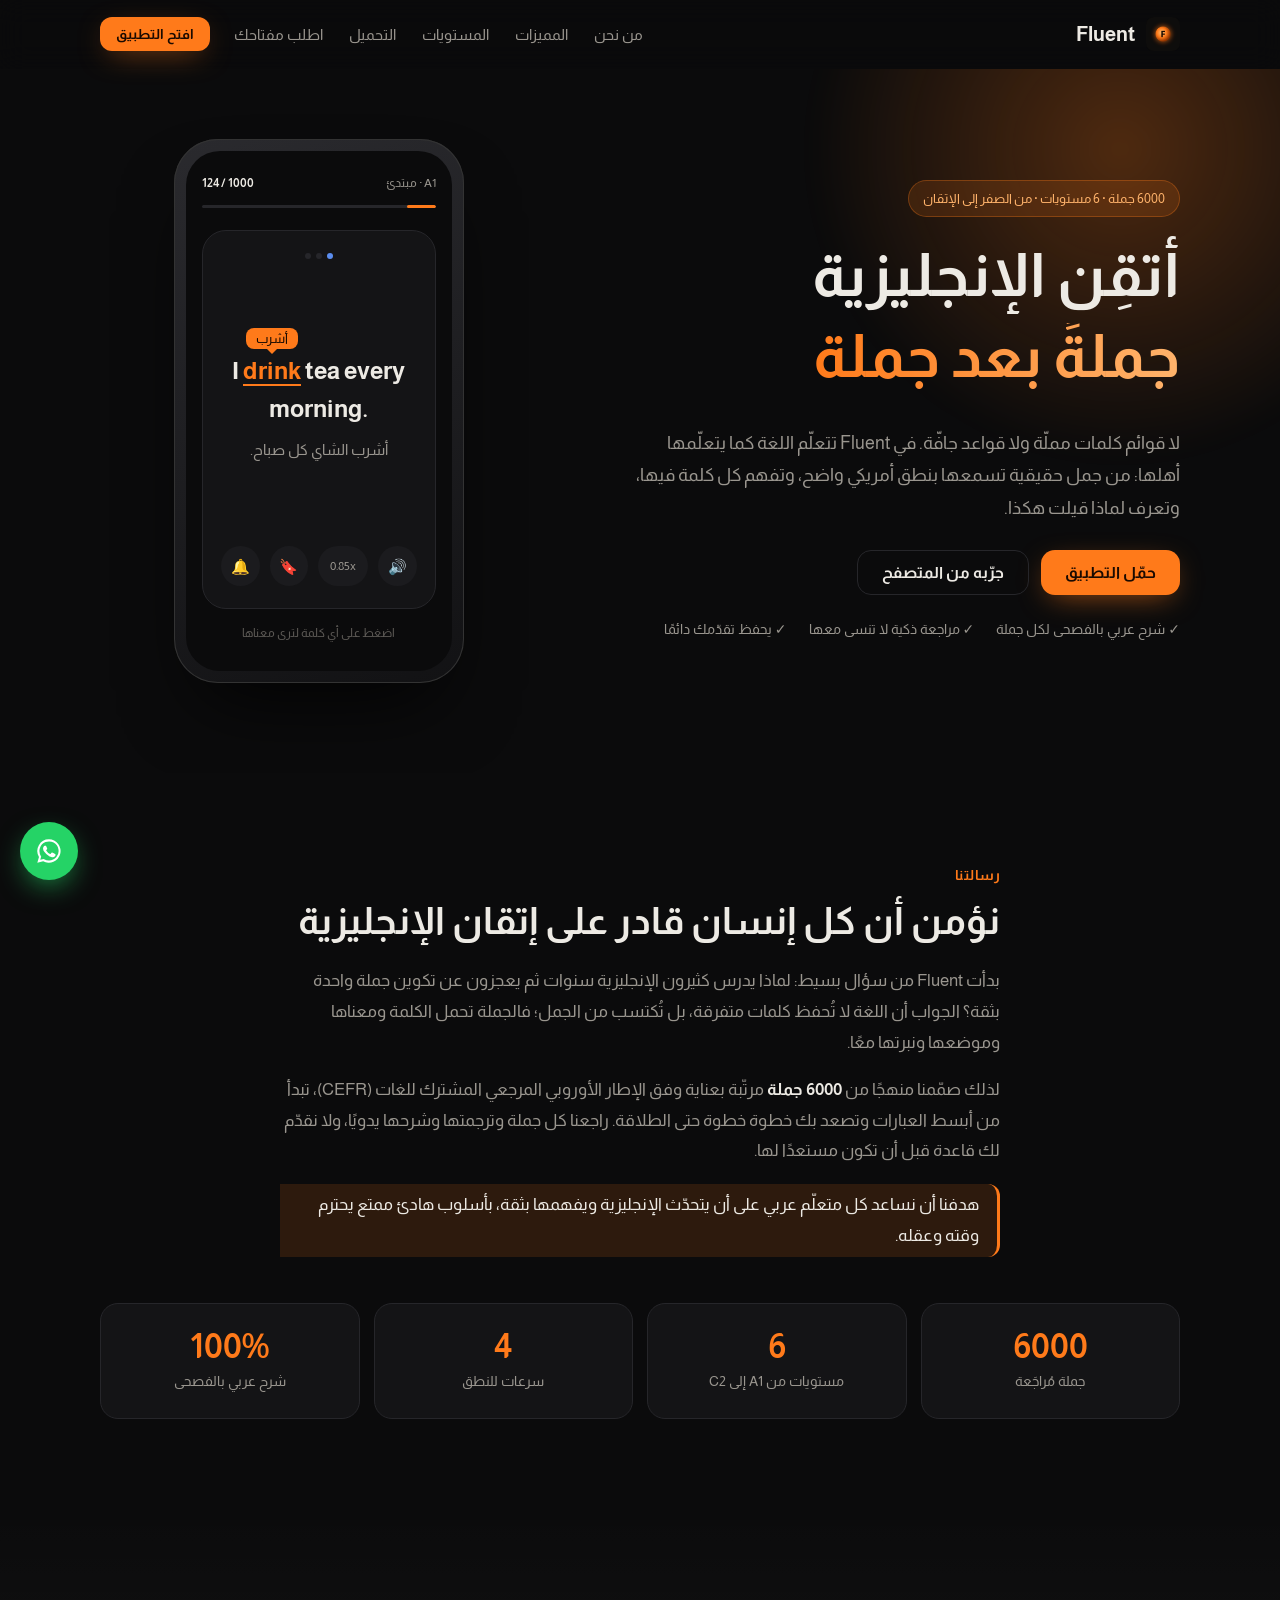
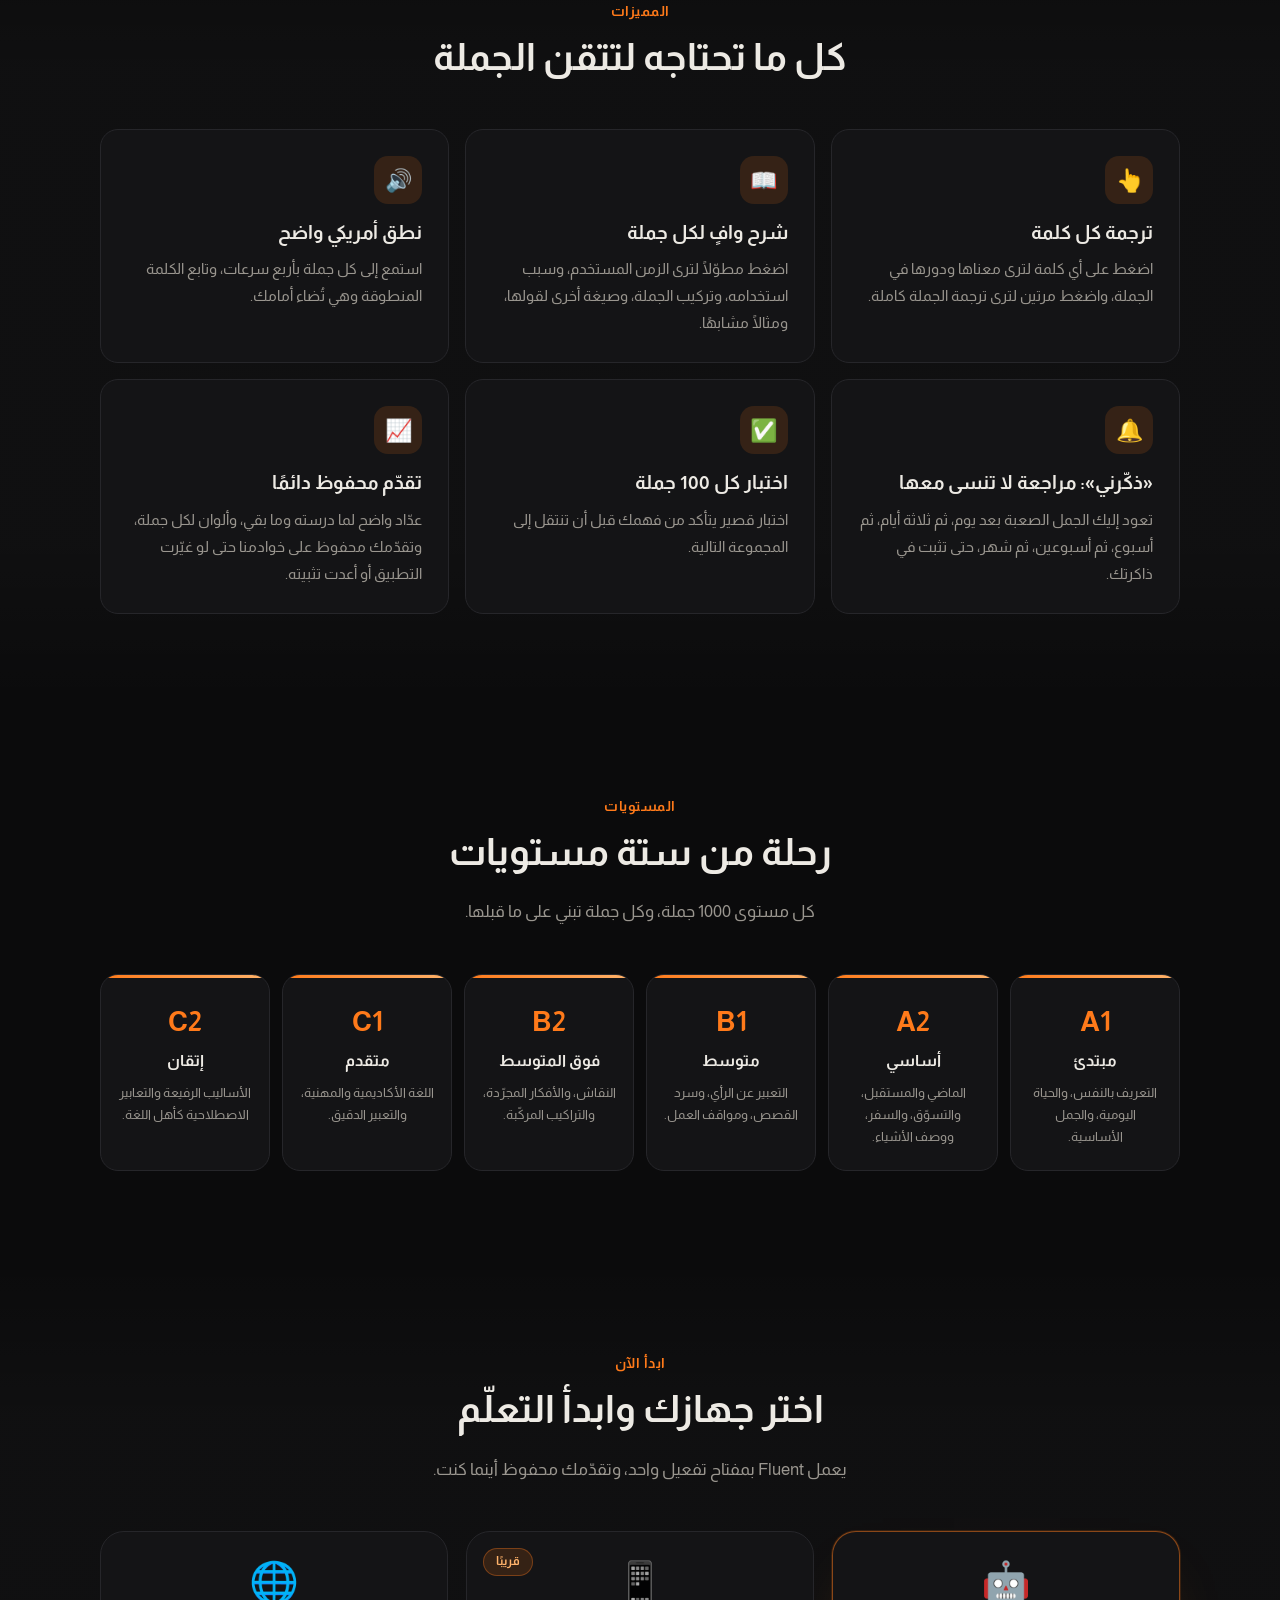
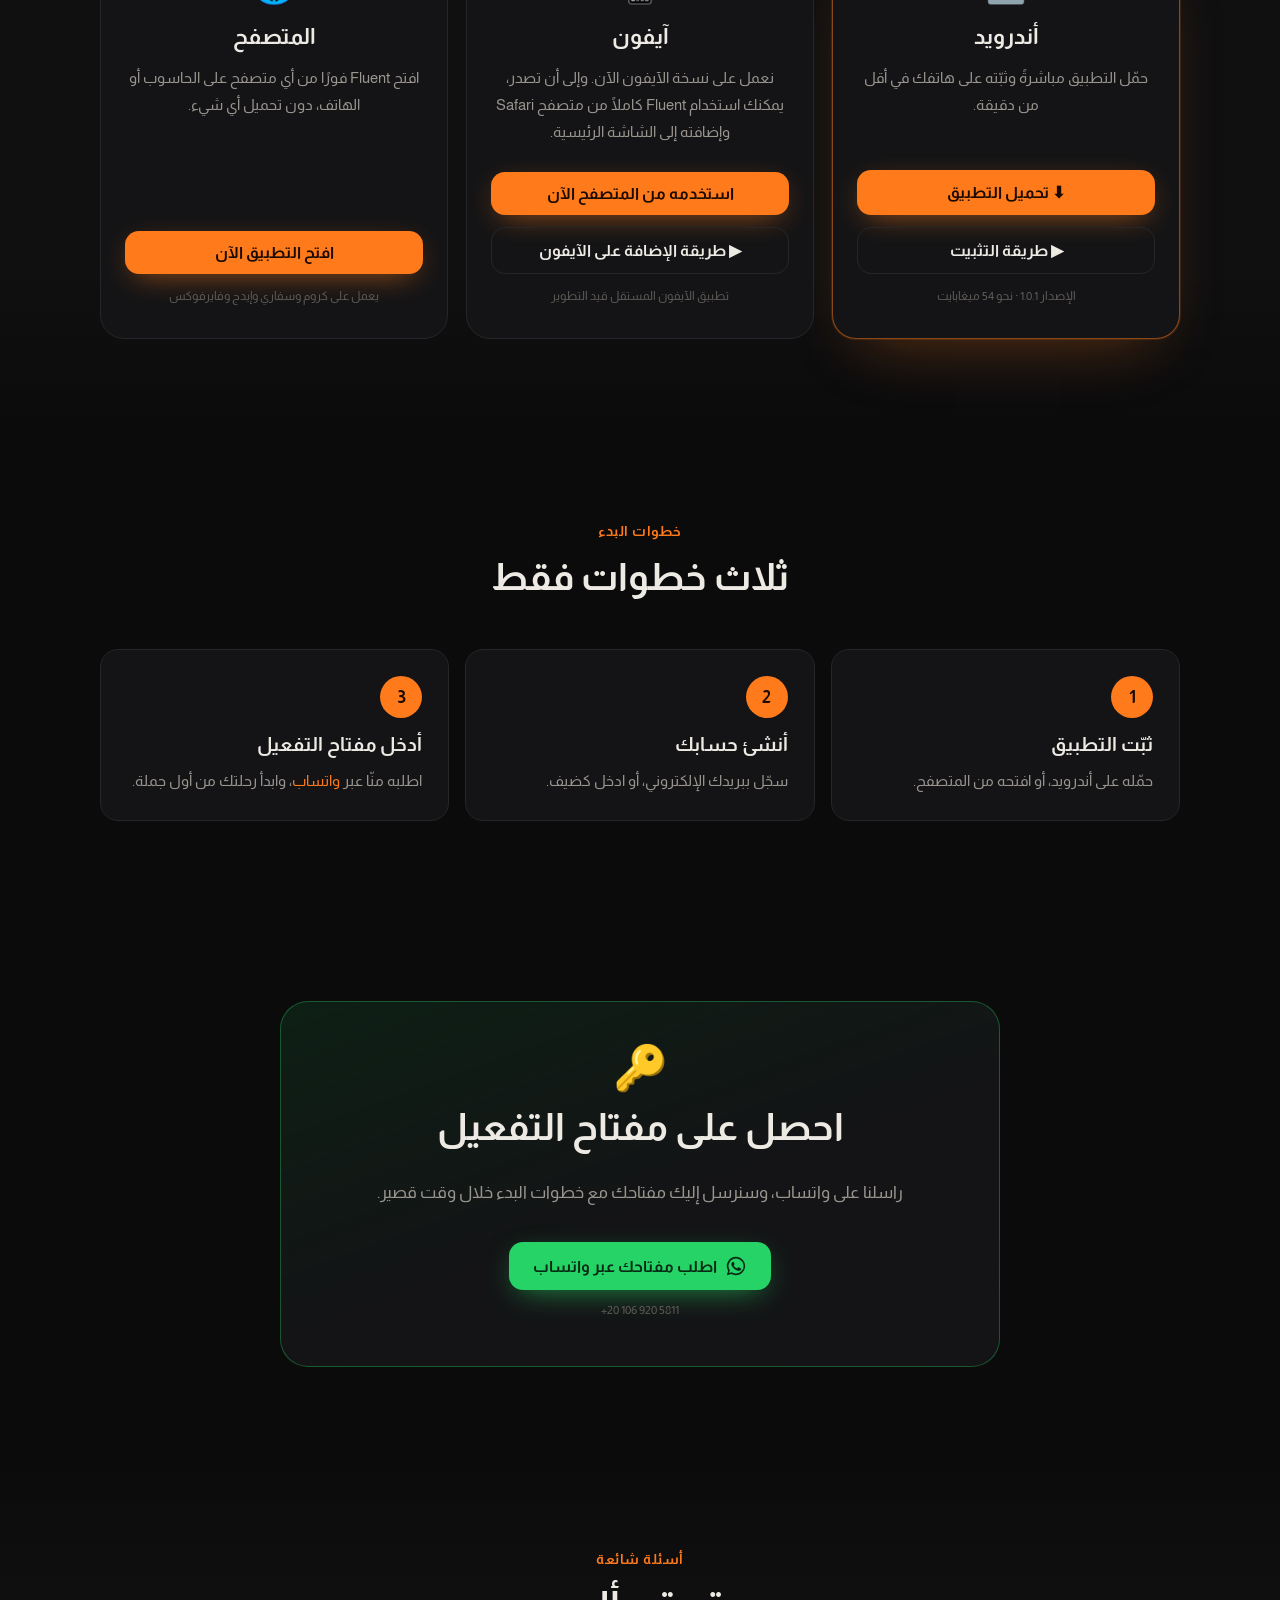
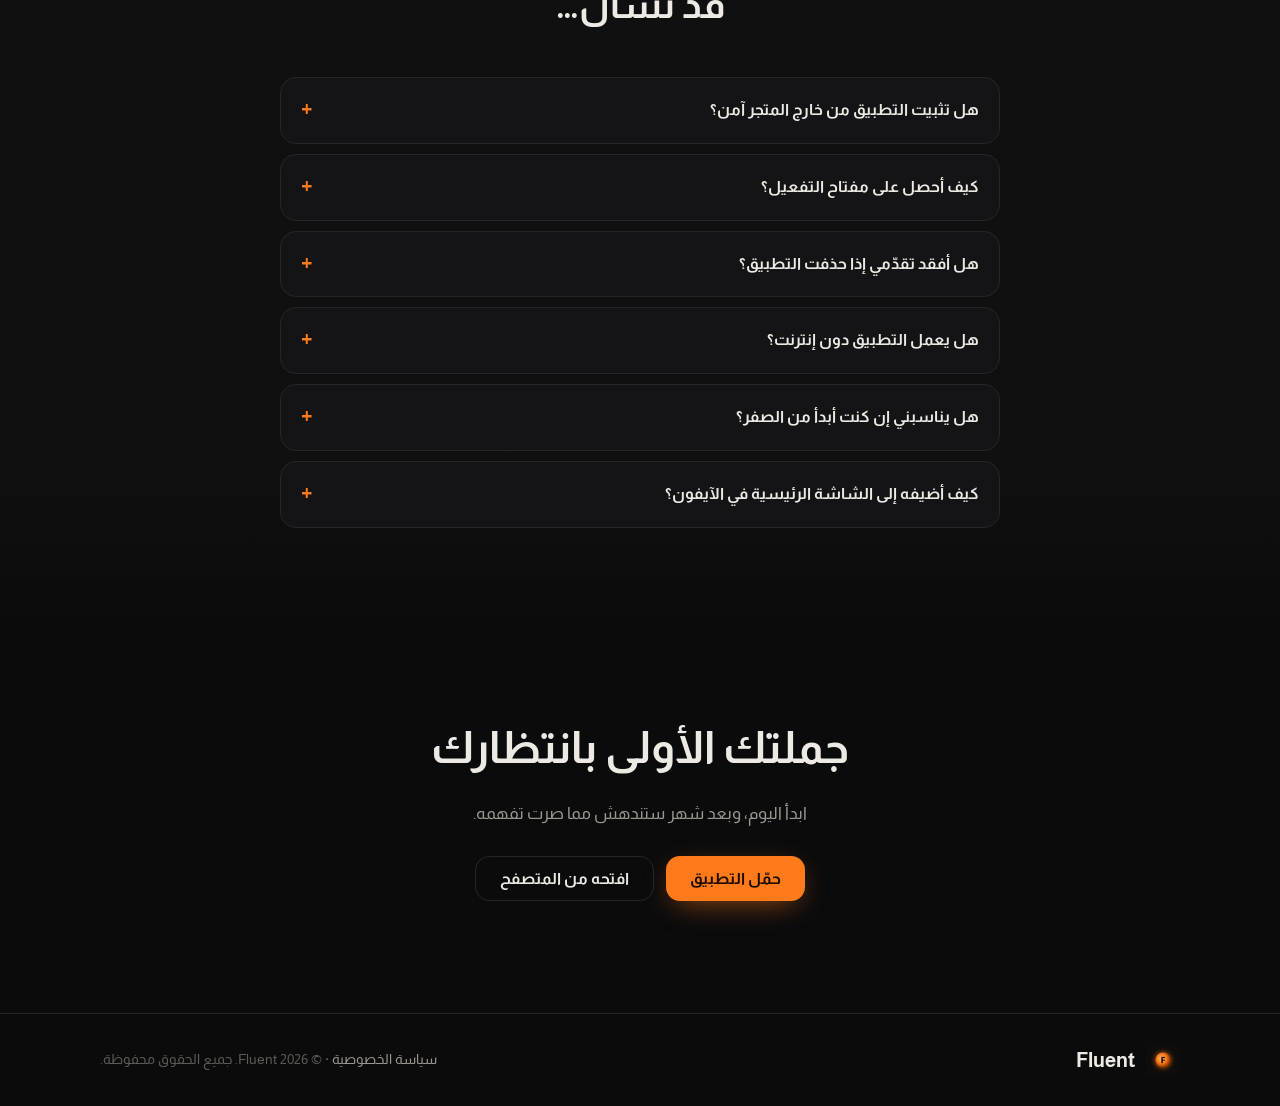
==== index.html @ d2aa74c2 "Fluent website" ====
<!DOCTYPE html>
<html lang="ar" dir="rtl">
<head>
<meta charset="UTF-8">
<meta name="viewport" content="width=device-width, initial-scale=1.0">
<title>Fluent | تعلّم الإنجليزية جملةً بعد جملة</title>
<meta name="description" content="Fluent تطبيق لتعلّم اللغة الإنجليزية عبر 6000 جملة مرتّبة على ستة مستويات، مع ترجمة كل كلمة وشرح كل جملة ونطق أمريكي واضح.">
<meta name="theme-color" content="#0B0B0C">
<meta property="og:title" content="Fluent | تعلّم الإنجليزية جملةً بعد جملة">
<meta property="og:description" content="6000 جملة على ستة مستويات، بترجمة وشرح ونطق أمريكي.">
<meta property="og:type" content="website">
<meta property="og:locale" content="ar_AR">
<meta property="og:site_name" content="Fluent">
<!-- absolute URLs: switch to https://fluentegy.com/ once the domain is connected -->
<meta property="og:url" content="https://amr98-1.github.io/">
<meta property="og:image" content="https://amr98-1.github.io/assets/og-image.png">
<meta property="og:image:width" content="1200">
<meta property="og:image:height" content="630">
<meta name="twitter:card" content="summary_large_image">
<link rel="icon" type="image/png" href="assets/favicon.png">
<link rel="apple-touch-icon" href="assets/apple-touch-icon.png">
<link rel="preconnect" href="https://fonts.googleapis.com">
<link rel="preconnect" href="https://fonts.gstatic.com" crossorigin>
<link href="https://fonts.googleapis.com/css2?family=Almarai:wght@300;400;700;800&display=swap" rel="stylesheet">
<link rel="stylesheet" href="assets/style.css">
</head>
<body>

<!-- ============ Header ============ -->
<header class="nav">
  <div class="wrap nav-in">
    <a href="#top" class="brand"><img src="assets/icon-512.png" alt=""><span class="en">Fluent</span></a>
    <nav class="links">
      <a href="#about">من نحن</a>
      <a href="#features">المميزات</a>
      <a href="#levels">المستويات</a>
      <a href="#download">التحميل</a>
      <a href="#key">اطلب مفتاحك</a>
    </nav>
    <a href="app/" class="btn btn-sm">افتح التطبيق</a>
  </div>
</header>

<main id="top">

<!-- ============ Hero ============ -->
<section class="hero">
  <div class="glow"></div>
  <div class="wrap hero-in">
    <div class="hero-text reveal">
      <span class="pill">6000 جملة · 6 مستويات · من الصفر إلى الإتقان</span>
      <h1>أتقِن الإنجليزية<br><span class="accent">جملةً بعد جملة</span></h1>
      <p class="lead">لا قوائم كلمات مملّة ولا قواعد جافّة. في Fluent تتعلّم اللغة كما يتعلّمها أهلها: من جمل حقيقية تسمعها بنطق أمريكي واضح، وتفهم كل كلمة فيها، وتعرف لماذا قيلت هكذا.</p>
      <div class="cta">
        <a href="#download" class="btn">حمّل التطبيق</a>
        <a href="app/" class="btn btn-ghost">جرّبه من المتصفح</a>
      </div>
      <ul class="trust">
        <li>✓ شرح عربي بالفصحى لكل جملة</li>
        <li>✓ مراجعة ذكية لا تنسى معها</li>
        <li>✓ يحفظ تقدّمك دائمًا</li>
      </ul>
    </div>

    <!-- phone mockup -->
    <div class="phone reveal">
      <div class="screen">
        <div class="ph-top"><span>A1 · مبتدئ</span><span class="en b">124 / 1000</span></div>
        <div class="ph-bar"><i style="width:12.4%"></i></div>
        <div class="card">
          <div class="dots"><i class="d1"></i><i></i><i></i></div>
          <p class="en sent"><span>I</span> <span class="hl">drink<em>أشرب</em></span> <span>tea</span> <span>every</span> <span>morning.</span></p>
          <p class="tr">أشرب الشاي كل صباح.</p>
          <div class="ph-actions">
            <span class="ic">🔊</span><span class="spd en">0.85x</span><span class="ic">🔖</span><span class="ic">🔔</span>
          </div>
        </div>
        <div class="ph-hint">اضغط على أي كلمة لترى معناها</div>
      </div>
    </div>
  </div>
</section>

<!-- ============ About / mission ============ -->
<section id="about" class="sec">
  <div class="wrap narrow reveal">
    <span class="kicker">رسالتنا</span>
    <h2>نؤمن أن كل إنسان قادر على إتقان الإنجليزية</h2>
    <p>بدأت Fluent من سؤال بسيط: لماذا يدرس كثيرون الإنجليزية سنوات ثم يعجزون عن تكوين جملة واحدة بثقة؟ الجواب أن اللغة لا تُحفظ كلمات متفرقة، بل تُكتسب من الجمل؛ فالجملة تحمل الكلمة ومعناها وموضعها ونبرتها معًا.</p>
    <p>لذلك صمّمنا منهجًا من <b>6000 جملة</b> مرتّبة بعناية وفق الإطار الأوروبي المرجعي المشترك للغات <span class="en">(CEFR)</span>، تبدأ من أبسط العبارات وتصعد بك خطوة خطوة حتى الطلاقة. راجعنا كل جملة وترجمتها وشرحها يدويًا، ولا نقدّم لك قاعدة قبل أن تكون مستعدًا لها.</p>
    <p class="mission">هدفنا أن نساعد كل متعلّم عربي على أن يتحدّث الإنجليزية ويفهمها بثقة، بأسلوب هادئ ممتع يحترم وقته وعقله.</p>
  </div>
  <div class="wrap stats reveal">
    <div><b class="en">6000</b><span>جملة مُراجَعة</span></div>
    <div><b class="en">6</b><span>مستويات من A1 إلى C2</span></div>
    <div><b class="en">4</b><span>سرعات للنطق</span></div>
    <div><b class="en">100%</b><span>شرح عربي بالفصحى</span></div>
  </div>
</section>

<!-- ============ Features ============ -->
<section id="features" class="sec alt">
  <div class="wrap">
    <div class="head reveal"><span class="kicker">المميزات</span><h2>كل ما تحتاجه لتتقن الجملة</h2></div>
    <div class="grid">
      <article class="feat reveal"><div class="fi">👆</div><h3>ترجمة كل كلمة</h3><p>اضغط على أي كلمة لترى معناها ودورها في الجملة، واضغط مرتين لترى ترجمة الجملة كاملة.</p></article>
      <article class="feat reveal"><div class="fi">📖</div><h3>شرح وافٍ لكل جملة</h3><p>اضغط مطوّلًا لترى الزمن المستخدم، وسبب استخدامه، وتركيب الجملة، وصيغة أخرى لقولها، ومثالًا مشابهًا.</p></article>
      <article class="feat reveal"><div class="fi">🔊</div><h3>نطق أمريكي واضح</h3><p>استمع إلى كل جملة بأربع سرعات، وتابع الكلمة المنطوقة وهي تُضاء أمامك.</p></article>
      <article class="feat reveal"><div class="fi">🔔</div><h3>«ذكّرني»: مراجعة لا تنسى معها</h3><p>تعود إليك الجمل الصعبة بعد يوم، ثم ثلاثة أيام، ثم أسبوع، ثم أسبوعين، ثم شهر، حتى تثبت في ذاكرتك.</p></article>
      <article class="feat reveal"><div class="fi">✅</div><h3>اختبار كل 100 جملة</h3><p>اختبار قصير يتأكد من فهمك قبل أن تنتقل إلى المجموعة التالية.</p></article>
      <article class="feat reveal"><div class="fi">📈</div><h3>تقدّم محفوظ دائمًا</h3><p>عدّاد واضح لما درسته وما بقي، وألوان لكل جملة، وتقدّمك محفوظ على خوادمنا حتى لو غيّرت التطبيق أو أعدت تثبيته.</p></article>
    </div>
  </div>
</section>

<!-- ============ Levels ============ -->
<section id="levels" class="sec">
  <div class="wrap">
    <div class="head reveal"><span class="kicker">المستويات</span><h2>رحلة من ستة مستويات</h2><p class="sub">كل مستوى 1000 جملة، وكل جملة تبني على ما قبلها.</p></div>
    <div class="levels">
      <div class="lv reveal"><b class="en">A1</b><span>مبتدئ</span><small>التعريف بالنفس، والحياة اليومية، والجمل الأساسية.</small></div>
      <div class="lv reveal"><b class="en">A2</b><span>أساسي</span><small>الماضي والمستقبل، والتسوّق، والسفر، ووصف الأشياء.</small></div>
      <div class="lv reveal"><b class="en">B1</b><span>متوسط</span><small>التعبير عن الرأي، وسرد القصص، ومواقف العمل.</small></div>
      <div class="lv reveal"><b class="en">B2</b><span>فوق المتوسط</span><small>النقاش، والأفكار المجرّدة، والتراكيب المركّبة.</small></div>
      <div class="lv reveal"><b class="en">C1</b><span>متقدم</span><small>اللغة الأكاديمية والمهنية، والتعبير الدقيق.</small></div>
      <div class="lv reveal"><b class="en">C2</b><span>إتقان</span><small>الأساليب الرفيعة والتعابير الاصطلاحية كأهل اللغة.</small></div>
    </div>
  </div>
</section>

<!-- ============ Download ============ -->
<section id="download" class="sec alt">
  <div class="wrap">
    <div class="head reveal"><span class="kicker">ابدأ الآن</span><h2>اختر جهازك وابدأ التعلّم</h2><p class="sub">يعمل Fluent بمفتاح تفعيل واحد، وتقدّمك محفوظ أينما كنت.</p></div>
    <div class="dl">

      <div class="plat reveal">
        <div class="pi">🤖</div>
        <h3>أندرويد</h3>
        <p>حمّل التطبيق مباشرةً وثبّته على هاتفك في أقل من دقيقة.</p>
        <a class="btn full" id="apkBtn" href="downloads/Fluent.apk" download="Fluent.apk">⬇ تحميل التطبيق</a>
        <button class="btn btn-ghost full" id="howBtn" type="button">▶ طريقة التثبيت</button>
        <small class="meta">الإصدار <span class="en">1.0.1</span> · نحو <span class="en">54</span> ميغابايت</small>
      </div>

      <div class="plat reveal soon">
        <span class="badge">قريبًا</span>
        <div class="pi">📱</div>
        <h3>آيفون</h3>
        <p>نعمل على نسخة الآيفون الآن. وإلى أن تصدر، يمكنك استخدام Fluent كاملًا من متصفح Safari وإضافته إلى الشاشة الرئيسية.</p>
        <a class="btn full" href="app/">استخدمه من المتصفح الآن</a>
        <button class="btn btn-ghost full" id="howIosBtn" type="button">▶ طريقة الإضافة على الآيفون</button>
        <small class="meta">تطبيق الآيفون المستقل قيد التطوير</small>
      </div>

      <div class="plat reveal">
        <div class="pi">🌐</div>
        <h3>المتصفح</h3>
        <p>افتح Fluent فورًا من أي متصفح على الحاسوب أو الهاتف، دون تحميل أي شيء.</p>
        <a class="btn full" href="app/">افتح التطبيق الآن</a>
        <small class="meta">يعمل على كروم وسفاري وإيدج وفايرفوكس</small>
      </div>

    </div>
  </div>
</section>

<!-- ============ How to start ============ -->
<section class="sec">
  <div class="wrap">
    <div class="head reveal"><span class="kicker">خطوات البدء</span><h2>ثلاث خطوات فقط</h2></div>
    <ol class="steps">
      <li class="reveal"><b class="en">1</b><h3>ثبّت التطبيق</h3><p>حمّله على أندرويد، أو افتحه من المتصفح.</p></li>
      <li class="reveal"><b class="en">2</b><h3>أنشئ حسابك</h3><p>سجّل ببريدك الإلكتروني، أو ادخل كضيف.</p></li>
      <li class="reveal"><b class="en">3</b><h3>أدخل مفتاح التفعيل</h3><p>اطلبه منّا عبر <a href="#key" style="color:var(--ember)">واتساب</a>، وابدأ رحلتك من أول جملة.</p></li>
    </ol>
  </div>
</section>

<!-- ============ Get a key ============ -->
<section id="key" class="sec">
  <div class="wrap narrow">
    <div class="keybox reveal">
      <div class="kicon">🔑</div>
      <h2>احصل على مفتاح التفعيل</h2>
      <p class="sub">راسلنا على واتساب، وسنرسل إليك مفتاحك مع خطوات البدء خلال وقت قصير.</p>
      <a class="btn btn-wa" data-wa href="https://wa.me/201069205811" target="_blank" rel="noopener">
        <svg viewBox="0 0 24 24" width="22" height="22" aria-hidden="true"><path fill="currentColor" d="M12 2a10 10 0 0 0-8.6 15.1L2 22l5-1.3A10 10 0 1 0 12 2Zm0 18.2a8.2 8.2 0 0 1-4.2-1.2l-.3-.2-3 .8.8-2.9-.2-.3A8.2 8.2 0 1 1 12 20.2Zm4.5-6.1c-.2-.1-1.5-.7-1.7-.8s-.4-.1-.6.1-.7.8-.8 1-.3.2-.5.1a6.7 6.7 0 0 1-3.3-2.9c-.3-.4.3-.4.8-1.4.1-.2 0-.3 0-.5l-.8-1.8c-.2-.5-.4-.4-.6-.4h-.5a1 1 0 0 0-.7.3 3 3 0 0 0-.9 2.2 5.2 5.2 0 0 0 1.1 2.7 11.8 11.8 0 0 0 4.5 4c1.7.7 2.3.8 3.1.6a2.7 2.7 0 0 0 1.8-1.2 2.2 2.2 0 0 0 .2-1.3c-.1-.1-.3-.2-.5-.3Z"/></svg>
        اطلب مفتاحك عبر واتساب
      </a>
      <small class="meta en">+20 106 920 5811</small>
    </div>
  </div>
</section>

<!-- ============ FAQ ============ -->
<section id="faq" class="sec alt">
  <div class="wrap narrow">
    <div class="head reveal"><span class="kicker">أسئلة شائعة</span><h2>قد تسأل…</h2></div>
    <details class="reveal"><summary>هل تثبيت التطبيق من خارج المتجر آمن؟</summary><p>نعم. الملف صادر عنّا مباشرةً وموقَّع بتوقيعنا الرسمي، ولا يطلب الوصول إلى صورك أو جهات اتصالك أو أي بيانات خاصة على هاتفك. يطلب منك أندرويد السماح بالتثبيت مرة واحدة فقط لأن التطبيق لم يُحمَّل من متجر Google Play.</p></details>
    <details class="reveal"><summary>كيف أحصل على مفتاح التفعيل؟</summary><p>راسلنا على واتساب من زر «اطلب مفتاحك عبر واتساب» في هذه الصفحة، وسنرسل إليك المفتاح بعد الاشتراك. ويُفعَّل المفتاح على جهاز واحد للمدة المتفق عليها.</p></details>
    <details class="reveal"><summary>هل أفقد تقدّمي إذا حذفت التطبيق؟</summary><p>لا. تقدّمك محفوظ على خوادمنا ومرتبط بمفتاحك، فإذا أعدت التثبيت ولو بعد سنة وجدت كل شيء كما تركته.</p></details>
    <details class="reveal"><summary>هل يعمل التطبيق دون إنترنت؟</summary><p>يحتاج التطبيق إلى اتصال بالإنترنت ليحمّل الجمل ويحفظ تقدّمك أولًا بأول.</p></details>
    <details class="reveal"><summary>هل يناسبني إن كنت أبدأ من الصفر؟</summary><p>بالتأكيد. يبدأ المستوى الأول من أبسط الجمل، ولا يفترض أي معرفة سابقة بالإنجليزية.</p></details>
    <details class="reveal"><summary>كيف أضيفه إلى الشاشة الرئيسية في الآيفون؟</summary><p>افتح الموقع في Safari، ثم اضغط زر المشاركة <span class="en">(⬆)</span>، واختر «إضافة إلى الشاشة الرئيسية». ستظهر أيقونة Fluent، ويفتح التطبيق بشاشة كاملة.</p></details>
  </div>
</section>

<!-- ============ Final CTA ============ -->
<section class="sec final">
  <div class="wrap narrow reveal">
    <h2>جملتك الأولى بانتظارك</h2>
    <p class="sub">ابدأ اليوم، وبعد شهر ستندهش مما صرت تفهمه.</p>
    <div class="cta center"><a href="#download" class="btn">حمّل التطبيق</a><a href="app/" class="btn btn-ghost">افتحه من المتصفح</a></div>
  </div>
</section>

</main>

<footer class="foot">
  <div class="wrap foot-in">
    <a href="#top" class="brand"><img src="assets/icon-512.png" alt=""><span class="en">Fluent</span></a>
    <p><a href="privacy.html" style="color:var(--text2)">سياسة الخصوصية</a> · © <span class="en" id="yr">2026</span> Fluent. جميع الحقوق محفوظة.</p>
  </div>
</footer>

<!-- floating WhatsApp button -->
<a class="wa-float" data-wa href="https://wa.me/201069205811" target="_blank" rel="noopener" aria-label="راسلنا على واتساب">
  <svg viewBox="0 0 24 24" width="28" height="28" aria-hidden="true"><path fill="currentColor" d="M12 2a10 10 0 0 0-8.6 15.1L2 22l5-1.3A10 10 0 1 0 12 2Zm0 18.2a8.2 8.2 0 0 1-4.2-1.2l-.3-.2-3 .8.8-2.9-.2-.3A8.2 8.2 0 1 1 12 20.2Zm4.5-6.1c-.2-.1-1.5-.7-1.7-.8s-.4-.1-.6.1-.7.8-.8 1-.3.2-.5.1a6.7 6.7 0 0 1-3.3-2.9c-.3-.4.3-.4.8-1.4.1-.2 0-.3 0-.5l-.8-1.8c-.2-.5-.4-.4-.6-.4h-.5a1 1 0 0 0-.7.3 3 3 0 0 0-.9 2.2 5.2 5.2 0 0 0 1.1 2.7 11.8 11.8 0 0 0 4.5 4c1.7.7 2.3.8 3.1.6a2.7 2.7 0 0 0 1.8-1.2 2.2 2.2 0 0 0 .2-1.3c-.1-.1-.3-.2-.5-.3Z"/></svg>
</a>

<!-- ============ Install guide (video) ============ -->
<div class="modal" id="howModal" hidden>
  <div class="modal-box" role="dialog" aria-modal="true" aria-labelledby="howTitle">
    <button class="x" id="howClose" type="button" aria-label="إغلاق">✕</button>
    <h3 id="howTitle"></h3>
    <div id="howStage"></div>
  </div>
</div>

<script src="assets/site.js"></script>
</body>
</html>
---- assets/style.css ----
/* Fluent website: same palette as the app (warm near-black + one ember accent) */
:root{
  --bg:#0B0B0C; --surface:#141416; --surface2:#1B1B1E; --line:#26262A;
  --text:#EDEAE4; --text2:#9A968F; --text3:#5E5B57;
  --ember:#FF7A1A; --ember2:#FFB36B; --emberSoft:rgba(255,122,26,.14);
  --studied:#5B8DEF; --mastered:#3FBF7F;
  --r:18px;
}
*{box-sizing:border-box}
html{scroll-behavior:smooth}
body{margin:0;background:var(--bg);color:var(--text);font-family:Almarai,system-ui,sans-serif;line-height:1.8;-webkit-font-smoothing:antialiased;overflow-x:hidden}
.en{font-family:Almarai,system-ui,sans-serif;direction:ltr;unicode-bidi:isolate}
a{color:inherit;text-decoration:none}
img{display:block;max-width:100%}
.wrap{max-width:1120px;margin:0 auto;padding:0 20px}
.narrow{max-width:760px}
h1,h2,h3{line-height:1.35;margin:0 0 .5em;font-weight:700}
h1{font-size:clamp(34px,6vw,60px)}
h2{font-size:clamp(26px,4vw,38px)}
h3{font-size:19px;font-weight:700}
p{margin:0 0 1em;color:var(--text2)}
b{color:var(--text)}
.accent{background:linear-gradient(90deg,var(--ember),var(--ember2));-webkit-background-clip:text;background-clip:text;color:transparent}

/* buttons */
.btn{display:inline-flex;align-items:center;justify-content:center;gap:8px;padding:13px 24px;border-radius:14px;border:0;cursor:pointer;
  background:var(--ember);color:#1a0a00;font:700 16px Almarai,sans-serif;transition:transform .15s,box-shadow .2s,background .2s;
  box-shadow:0 8px 30px -10px rgba(255,122,26,.7)}
.btn:hover{transform:translateY(-2px);box-shadow:0 12px 36px -10px rgba(255,122,26,.85)}
.btn:active{transform:translateY(0)}
.btn-ghost{background:transparent;color:var(--text);border:1px solid var(--line);box-shadow:none}
.btn-ghost:hover{border-color:var(--ember);box-shadow:none}
.btn-sm{padding:9px 16px;font-size:14px;border-radius:12px}
.btn.full{width:100%}
.btn[disabled]{background:var(--surface2);color:var(--text3);box-shadow:none;cursor:not-allowed;transform:none}

/* header */
.nav{position:sticky;top:0;z-index:20;background:rgba(11,11,12,.72);backdrop-filter:blur(14px);-webkit-backdrop-filter:blur(14px);border-bottom:1px solid transparent;transition:border-color .3s}
.nav.scrolled{border-color:var(--line)}
.nav-in{display:flex;align-items:center;gap:24px;height:68px}
.brand{display:flex;align-items:center;gap:10px;font-weight:700;font-size:20px}
.brand img{width:34px;height:34px}
.links{display:flex;gap:26px;margin-inline-start:auto;font-size:15px;color:var(--text2)}
.links a:hover{color:var(--text)}
@media (max-width:760px){.links{display:none}.nav .btn-sm{margin-inline-start:auto}}

/* hero */
.hero{position:relative;padding:70px 0 90px;overflow:hidden}
.glow{position:absolute;width:680px;height:680px;border-radius:50%;background:radial-gradient(circle,rgba(255,122,26,.28),transparent 65%);top:-260px;inset-inline-start:-180px;filter:blur(10px);animation:breathe 7s ease-in-out infinite;pointer-events:none}
@keyframes breathe{50%{transform:scale(1.12);opacity:.75}}
.hero-in{position:relative;display:grid;grid-template-columns:1.15fr .85fr;gap:50px;align-items:center}
.pill{display:inline-block;padding:6px 14px;border-radius:99px;background:var(--emberSoft);color:var(--ember2);font-size:13px;margin-bottom:18px;border:1px solid rgba(255,122,26,.3)}
.lead{font-size:18px;max-width:560px}
.cta{display:flex;flex-wrap:wrap;gap:12px;margin:26px 0 22px}
.cta.center{justify-content:center}
.trust{list-style:none;padding:0;margin:0;display:flex;flex-wrap:wrap;gap:8px 22px;color:var(--text2);font-size:14px}
@media (max-width:900px){.hero-in{grid-template-columns:1fr}.hero{padding-top:40px}}

/* phone mockup */
.phone{justify-self:center;width:290px;padding:12px;border-radius:44px;background:linear-gradient(160deg,#2a2a2e,#121214);box-shadow:0 40px 80px -30px rgba(0,0,0,.9),0 0 0 1px #333 inset;animation:float 6s ease-in-out infinite}
@keyframes float{50%{transform:translateY(-12px)}}
.screen{border-radius:34px;background:var(--bg);padding:22px 16px 26px;min-height:520px;display:flex;flex-direction:column}
.ph-top{display:flex;justify-content:space-between;font-size:12px;color:var(--text2)}
.b{font-weight:700;color:var(--text)}
.ph-bar{height:3px;background:var(--line);border-radius:3px;margin:10px 0 22px;overflow:hidden}
.ph-bar i{display:block;height:100%;background:var(--ember);border-radius:3px}
.card{flex:1;background:var(--surface);border:1px solid var(--line);border-radius:24px;padding:22px 18px;display:flex;flex-direction:column;justify-content:center}
.dots{display:flex;gap:5px;justify-content:center;margin-bottom:auto}
.dots i{width:6px;height:6px;border-radius:50%;background:var(--line)}
.dots .d1{background:var(--studied)}
.sent{font-size:24px;font-weight:700;color:var(--text);text-align:center;line-height:1.6;margin:30px 0 8px}
.hl{position:relative;color:var(--ember);border-bottom:2px solid var(--ember)}
.hl em{position:absolute;bottom:calc(100% + 8px);left:50%;transform:translateX(-50%);font:500 13px Almarai;font-style:normal;background:var(--ember);color:#1a0a00;padding:3px 10px;border-radius:8px;white-space:nowrap;animation:pop 3s ease-in-out infinite}
.hl em::after{content:"";position:absolute;top:100%;left:50%;margin-left:-5px;border:5px solid transparent;border-top-color:var(--ember)}
@keyframes pop{0%,15%{opacity:0;transform:translate(-50%,6px)}25%,85%{opacity:1;transform:translate(-50%,0)}100%{opacity:0}}
.tr{text-align:center;font-size:15px;margin:0 0 auto}
.ph-actions{display:flex;justify-content:center;gap:10px;margin-top:20px}
.ph-actions span{width:40px;height:40px;border-radius:50%;background:var(--surface2);display:grid;place-items:center;font-size:15px}
.ph-actions .spd{width:auto;padding:0 12px;border-radius:20px;font-size:12px;color:var(--text2)}
.ph-hint{text-align:center;font-size:12px;color:var(--text3);margin-top:14px}

/* sections */
.sec{padding:90px 0}
.sec.alt{background:linear-gradient(180deg,transparent,rgba(255,255,255,.018) 20%,rgba(255,255,255,.018) 80%,transparent)}
.kicker{display:block;color:var(--ember);font-weight:700;font-size:14px;letter-spacing:.5px;margin-bottom:8px}
.head{text-align:center;margin-bottom:46px}
.sub{font-size:17px}
#about p{font-size:17px}
.mission{border-inline-start:3px solid var(--ember);padding:6px 18px;background:var(--emberSoft);border-radius:0 12px 12px 0;color:var(--text)!important}
.stats{display:grid;grid-template-columns:repeat(4,1fr);gap:14px;margin-top:46px}
.stats div{background:var(--surface);border:1px solid var(--line);border-radius:var(--r);padding:22px;text-align:center}
.stats b{display:block;font-size:34px;color:var(--ember);line-height:1.2}
.stats span{color:var(--text2);font-size:14px}
@media (max-width:700px){.stats{grid-template-columns:repeat(2,1fr)}}

.grid{display:grid;grid-template-columns:repeat(3,1fr);gap:16px}
.feat{background:var(--surface);border:1px solid var(--line);border-radius:var(--r);padding:26px;transition:border-color .25s,transform .25s}
.feat:hover{border-color:rgba(255,122,26,.45);transform:translateY(-4px)}
.fi{width:48px;height:48px;border-radius:14px;background:var(--emberSoft);display:grid;place-items:center;font-size:22px;margin-bottom:16px}
.feat p{font-size:15px;margin:0}
@media (max-width:900px){.grid{grid-template-columns:1fr 1fr}}
@media (max-width:600px){.grid{grid-template-columns:1fr}}

.levels{display:grid;grid-template-columns:repeat(6,1fr);gap:12px}
.lv{background:var(--surface);border:1px solid var(--line);border-radius:var(--r);padding:22px 16px;text-align:center;position:relative;overflow:hidden}
.lv::before{content:"";position:absolute;inset:0 0 auto;height:3px;background:linear-gradient(90deg,var(--ember),var(--ember2))}
.lv b{display:block;font-size:28px;color:var(--ember)}
.lv span{display:block;font-weight:700;margin-bottom:6px}
.lv small{color:var(--text2);font-size:13px;line-height:1.7;display:block}
@media (max-width:1000px){.levels{grid-template-columns:repeat(3,1fr)}}
@media (max-width:560px){.levels{grid-template-columns:repeat(2,1fr)}}

/* download */
.dl{display:grid;grid-template-columns:repeat(3,1fr);gap:18px;align-items:stretch}
.plat{position:relative;background:var(--surface);border:1px solid var(--line);border-radius:24px;padding:30px 24px;display:flex;flex-direction:column;gap:12px;text-align:center}
.plat:first-child{border-color:rgba(255,122,26,.5);box-shadow:0 0 0 1px rgba(255,122,26,.15),0 30px 60px -30px rgba(255,122,26,.35)}
.plat p{font-size:15px;flex:1}
.pi{font-size:40px;line-height:1;height:48px}
.plat h3{font-size:22px;margin:0}
.meta{color:var(--text3);font-size:12px}
.badge{position:absolute;top:16px;inset-inline-end:16px;background:var(--emberSoft);color:var(--ember2);border:1px solid rgba(255,122,26,.35);padding:2px 12px;border-radius:99px;font-size:12px;font-weight:700}
.soon .pi{filter:grayscale(1);opacity:.85}
@media (max-width:900px){.dl{grid-template-columns:1fr;max-width:460px;margin:0 auto}}

/* steps */
.steps{list-style:none;padding:0;margin:0;display:grid;grid-template-columns:repeat(3,1fr);gap:16px;counter-reset:s}
.steps li{background:var(--surface);border:1px solid var(--line);border-radius:var(--r);padding:26px}
.steps b{display:grid;place-items:center;width:42px;height:42px;border-radius:50%;background:var(--ember);color:#1a0a00;font-size:18px;margin-bottom:14px}
.steps p{margin:0;font-size:15px}
@media (max-width:760px){.steps{grid-template-columns:1fr}}

/* faq */
details{background:var(--surface);border:1px solid var(--line);border-radius:16px;padding:4px 20px;margin-bottom:10px}
summary{cursor:pointer;font-weight:700;padding:14px 0;list-style:none;display:flex;justify-content:space-between;gap:12px}
summary::-webkit-details-marker{display:none}
summary::after{content:"+";color:var(--ember);font-size:22px;line-height:1;transition:transform .2s}
details[open] summary::after{transform:rotate(45deg)}
details p{font-size:15px;padding-bottom:6px}

/* get a key (WhatsApp) */
.keybox{text-align:center;background:linear-gradient(160deg,rgba(37,211,102,.10),var(--surface) 55%);border:1px solid rgba(37,211,102,.35);border-radius:28px;padding:44px 26px;display:flex;flex-direction:column;align-items:center;gap:6px}
.kicon{font-size:44px;line-height:1;margin-bottom:6px}
.btn-wa{background:#25D366;color:#062b14;box-shadow:0 8px 30px -10px rgba(37,211,102,.75);margin:10px 0 4px}
.btn-wa:hover{box-shadow:0 12px 36px -10px rgba(37,211,102,.9)}
.wa-float{position:fixed;bottom:20px;left:20px;z-index:40;width:58px;height:58px;border-radius:50%;background:#25D366;color:#fff;display:grid;place-items:center;box-shadow:0 10px 30px -8px rgba(37,211,102,.8);transition:transform .2s}
.wa-float:hover{transform:scale(1.08)}

.final{text-align:center}
.final h2{font-size:clamp(28px,4.5vw,44px)}

.foot{border-top:1px solid var(--line);padding:28px 0}
.foot-in{display:flex;align-items:center;justify-content:space-between;gap:16px;flex-wrap:wrap}
.foot p{margin:0;font-size:14px;color:var(--text3)}

/* reveal on scroll */
.reveal{opacity:0;transform:translateY(24px);transition:opacity .7s ease,transform .7s ease}
.reveal.in{opacity:1;transform:none}
@media (prefers-reduced-motion:reduce){.reveal{opacity:1;transform:none;transition:none}.glow,.phone,.hl em{animation:none}.hl em{opacity:1}}

/* ===== install guide modal ===== */
.modal{position:fixed;inset:0;z-index:50;background:rgba(0,0,0,.75);backdrop-filter:blur(6px);display:grid;place-items:center;padding:16px;animation:fade .25s}
.modal[hidden]{display:none}
@keyframes fade{from{opacity:0}}
.modal-box{position:relative;width:min(440px,100%);max-height:94vh;overflow:auto;background:var(--surface);border:1px solid var(--line);border-radius:26px;padding:22px 20px 20px}
.modal-box h3{text-align:center;margin:4px 0 14px;font-size:18px}
.x{position:absolute;top:14px;inset-inline-start:14px;width:34px;height:34px;border-radius:50%;border:0;background:var(--surface2);color:var(--text2);cursor:pointer;font-size:14px}
.modal video{width:100%;border-radius:18px;background:#000}

/* animated walkthrough ("video") */
.vid{position:relative;border-radius:20px;background:#000;overflow:hidden}
.vphone{margin:18px auto 0;width:220px;height:360px;border-radius:30px;background:#151517;border:6px solid #2a2a2e;position:relative;overflow:hidden}
.vscene{position:absolute;inset:0;padding:16px 12px;display:flex;flex-direction:column;gap:10px;opacity:0;transition:opacity .45s}
.vscene.on{opacity:1}
.vbar{height:22px;border-radius:8px;background:#2a2a2e;font:500 11px Almarai;color:#aaa;display:flex;align-items:center;padding:0 8px;direction:ltr}
.vbox{background:#222226;border-radius:14px;padding:12px;font-size:12.5px;color:#ddd;line-height:1.7}
.vbox b{color:#fff}
.vbtn{display:block;text-align:center;padding:9px;border-radius:10px;background:var(--ember);color:#1a0a00;font-weight:700;font-size:13px}
.vbtn.g{background:#2f6fe4;color:#fff}
.vbtn.s{background:#333;color:#ddd}
.vrow{display:flex;gap:8px}.vrow .vbtn{flex:1}
.vicon{width:64px;height:64px;margin:20px auto 6px;border-radius:16px}
.vcenter{text-align:center;color:#ddd;font-size:13px}
.vtoggle{display:flex;align-items:center;justify-content:space-between;font-size:12.5px}
.vtoggle i{width:38px;height:22px;border-radius:12px;background:#444;position:relative;transition:background .3s}
.vtoggle i::after{content:"";position:absolute;top:3px;right:3px;width:16px;height:16px;border-radius:50%;background:#fff;transition:right .3s}
.vtoggle.on i{background:#2f6fe4}.vtoggle.on i::after{right:19px}
.tap{position:absolute;width:38px;height:38px;border-radius:50%;background:rgba(255,255,255,.35);border:2px solid #fff;pointer-events:none;opacity:0;transform:scale(.6);transition:all .35s}
.tap.on{opacity:1;transform:scale(1)}
.tap.press{transform:scale(.7);background:rgba(255,255,255,.6)}
.vcap{min-height:58px;text-align:center;padding:14px 14px 4px;color:#eee;font-size:15px;line-height:1.6}
.vcap small{display:block;color:var(--ember2);font-size:12px;margin-bottom:2px}
.vctrl{display:flex;align-items:center;gap:10px;padding:10px 14px 14px}
.vctrl button{width:36px;height:36px;border-radius:50%;border:0;background:#222;color:#fff;cursor:pointer;font-size:13px;flex:none}
.vprog{flex:1;height:4px;background:#333;border-radius:4px;overflow:hidden;direction:ltr}
.vprog i{display:block;height:100%;width:0;background:var(--ember)}
.vtime{font:500 12px Almarai;color:#999;flex:none;direction:ltr}
.spin{width:40px;height:40px;margin:30px auto 10px;border:3px solid #333;border-top-color:var(--ember);border-radius:50%;animation:rot 1s linear infinite}
@keyframes rot{to{transform:rotate(360deg)}}
.vok{width:54px;height:54px;margin:40px auto 10px;border-radius:50%;background:var(--mastered);display:grid;place-items:center;color:#fff;font-size:28px}
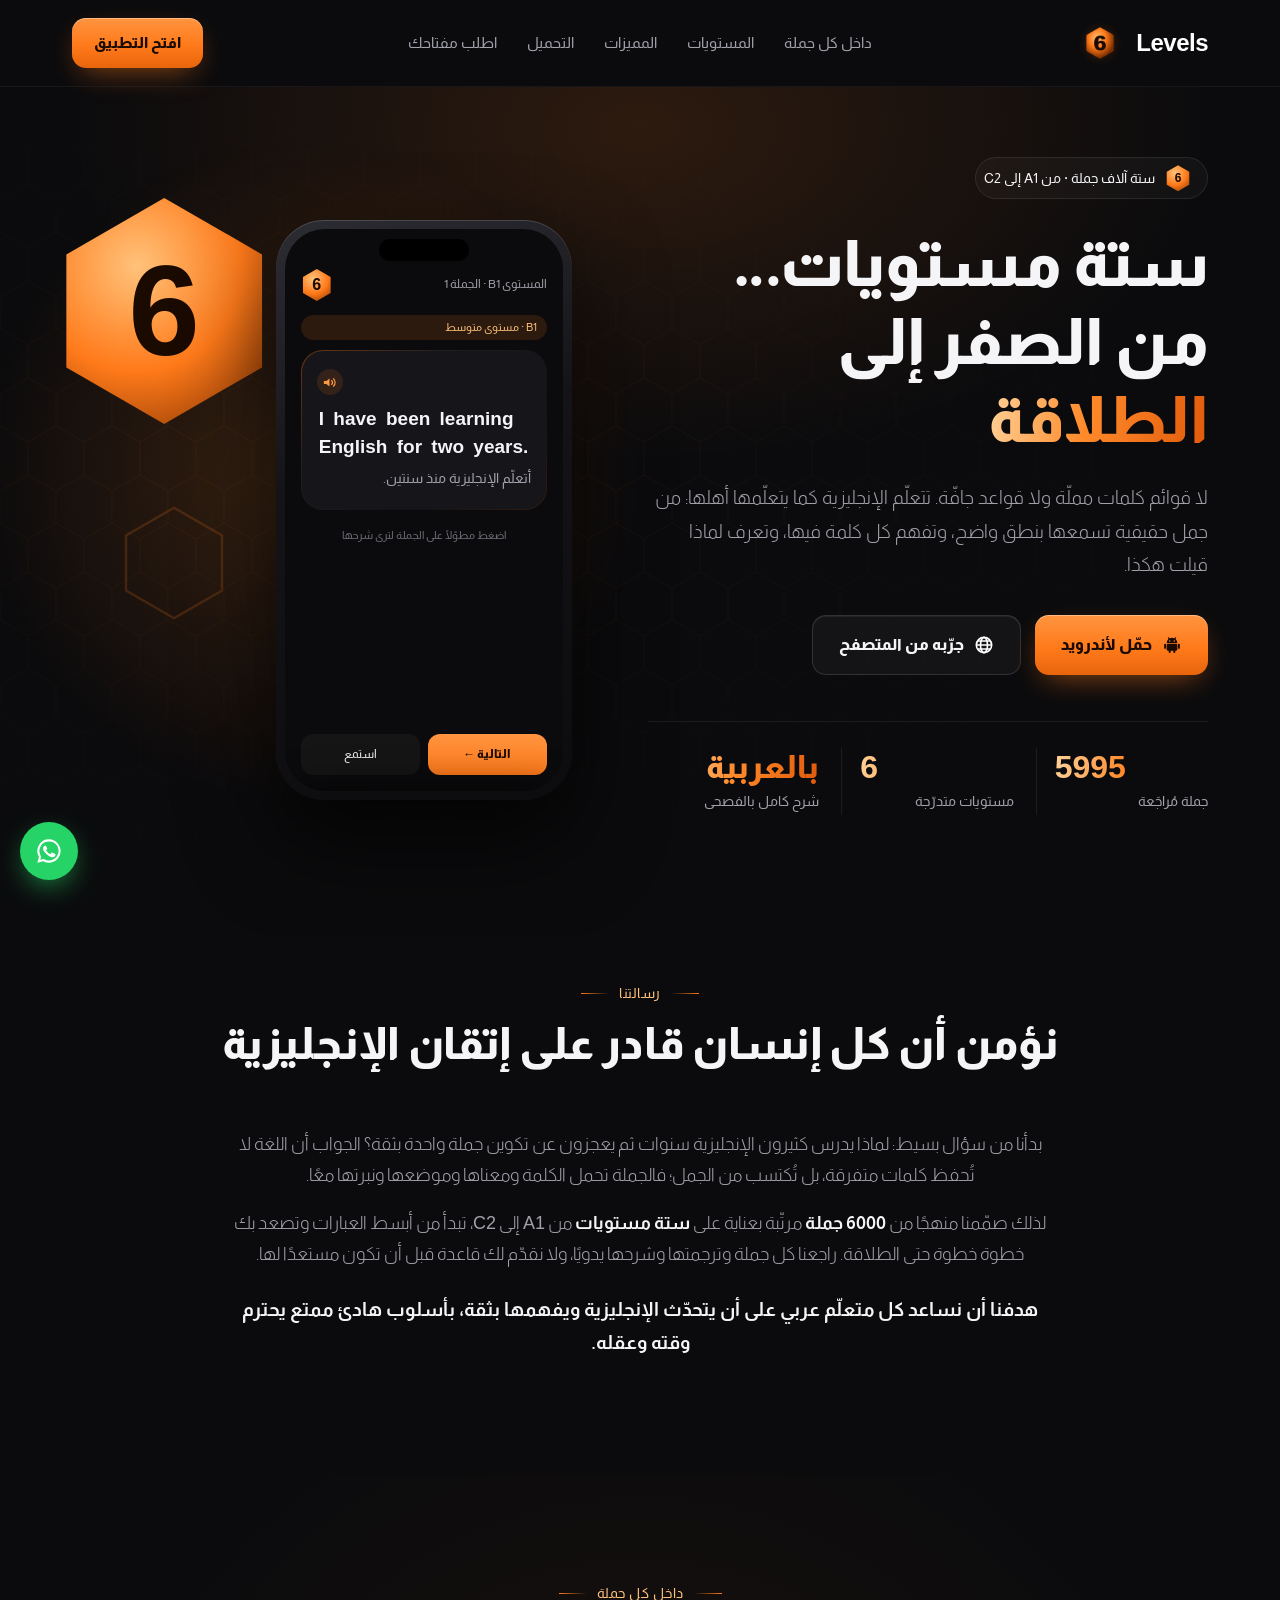
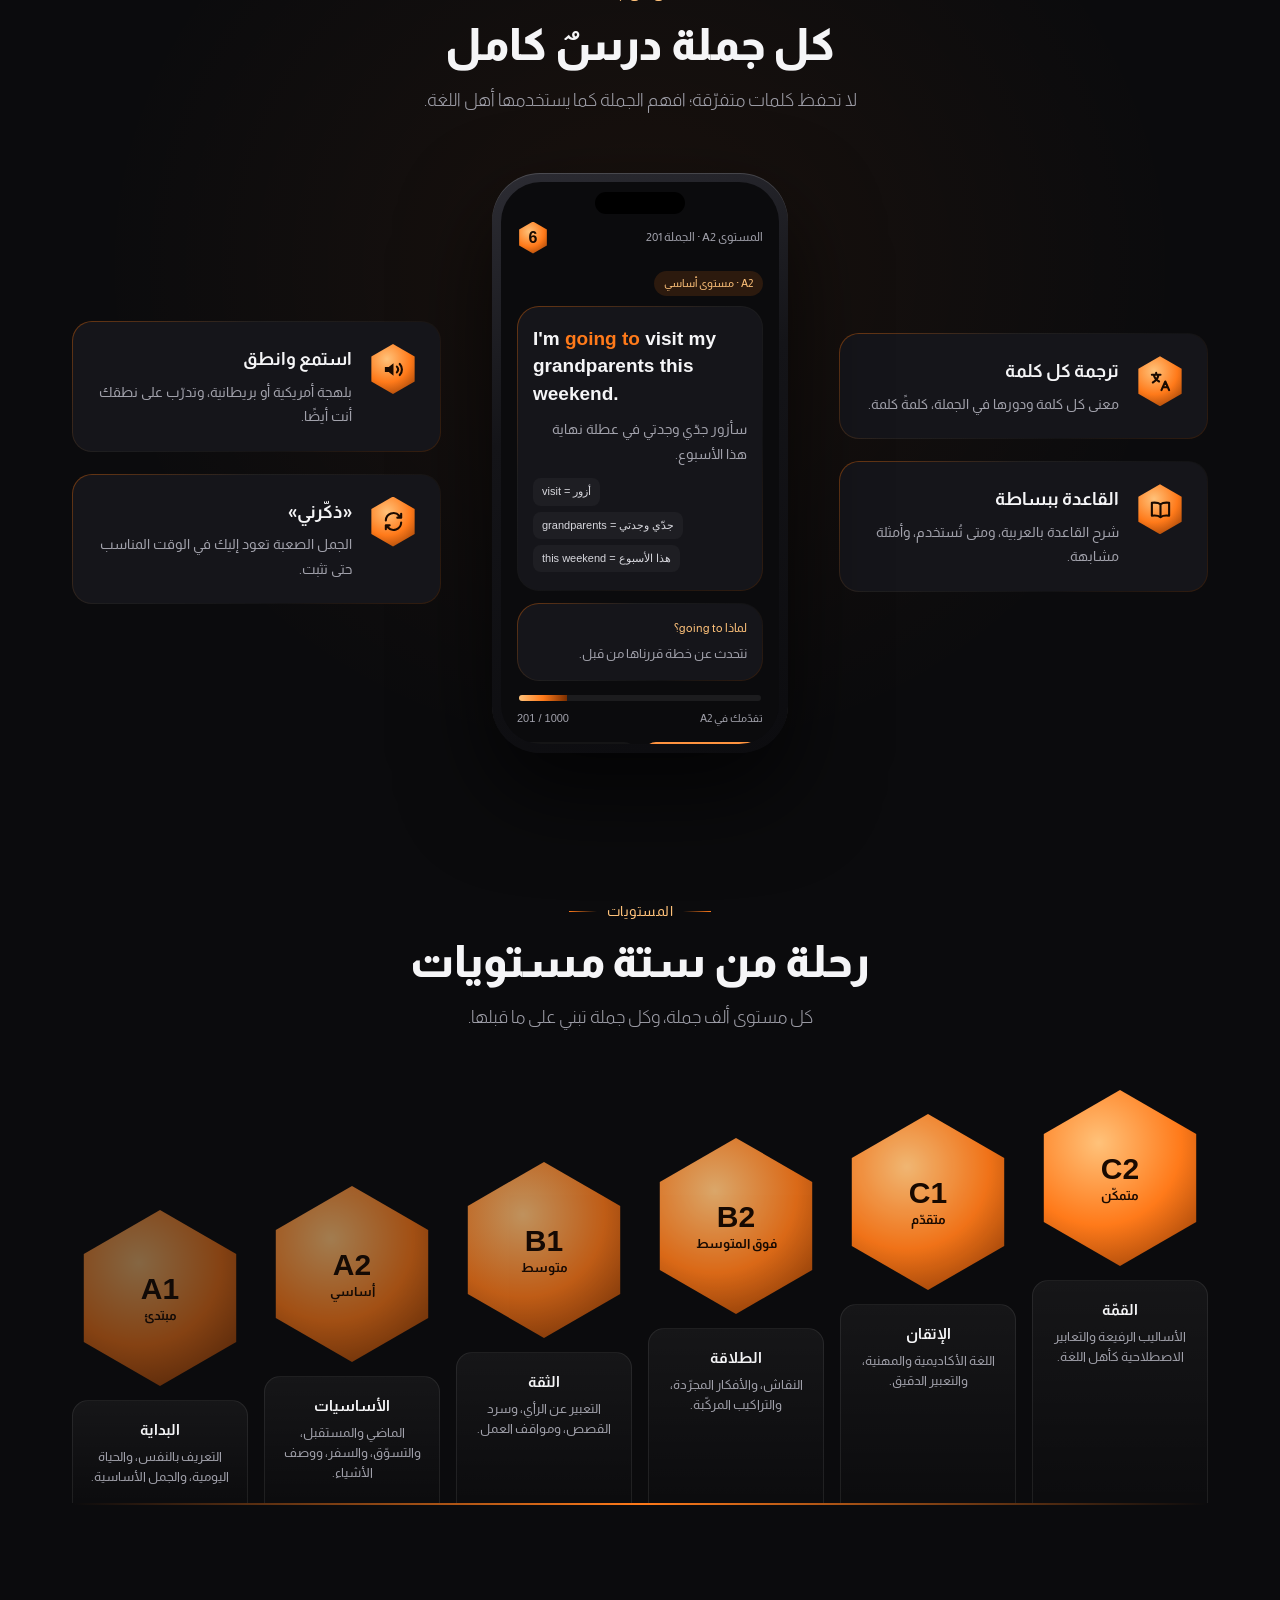
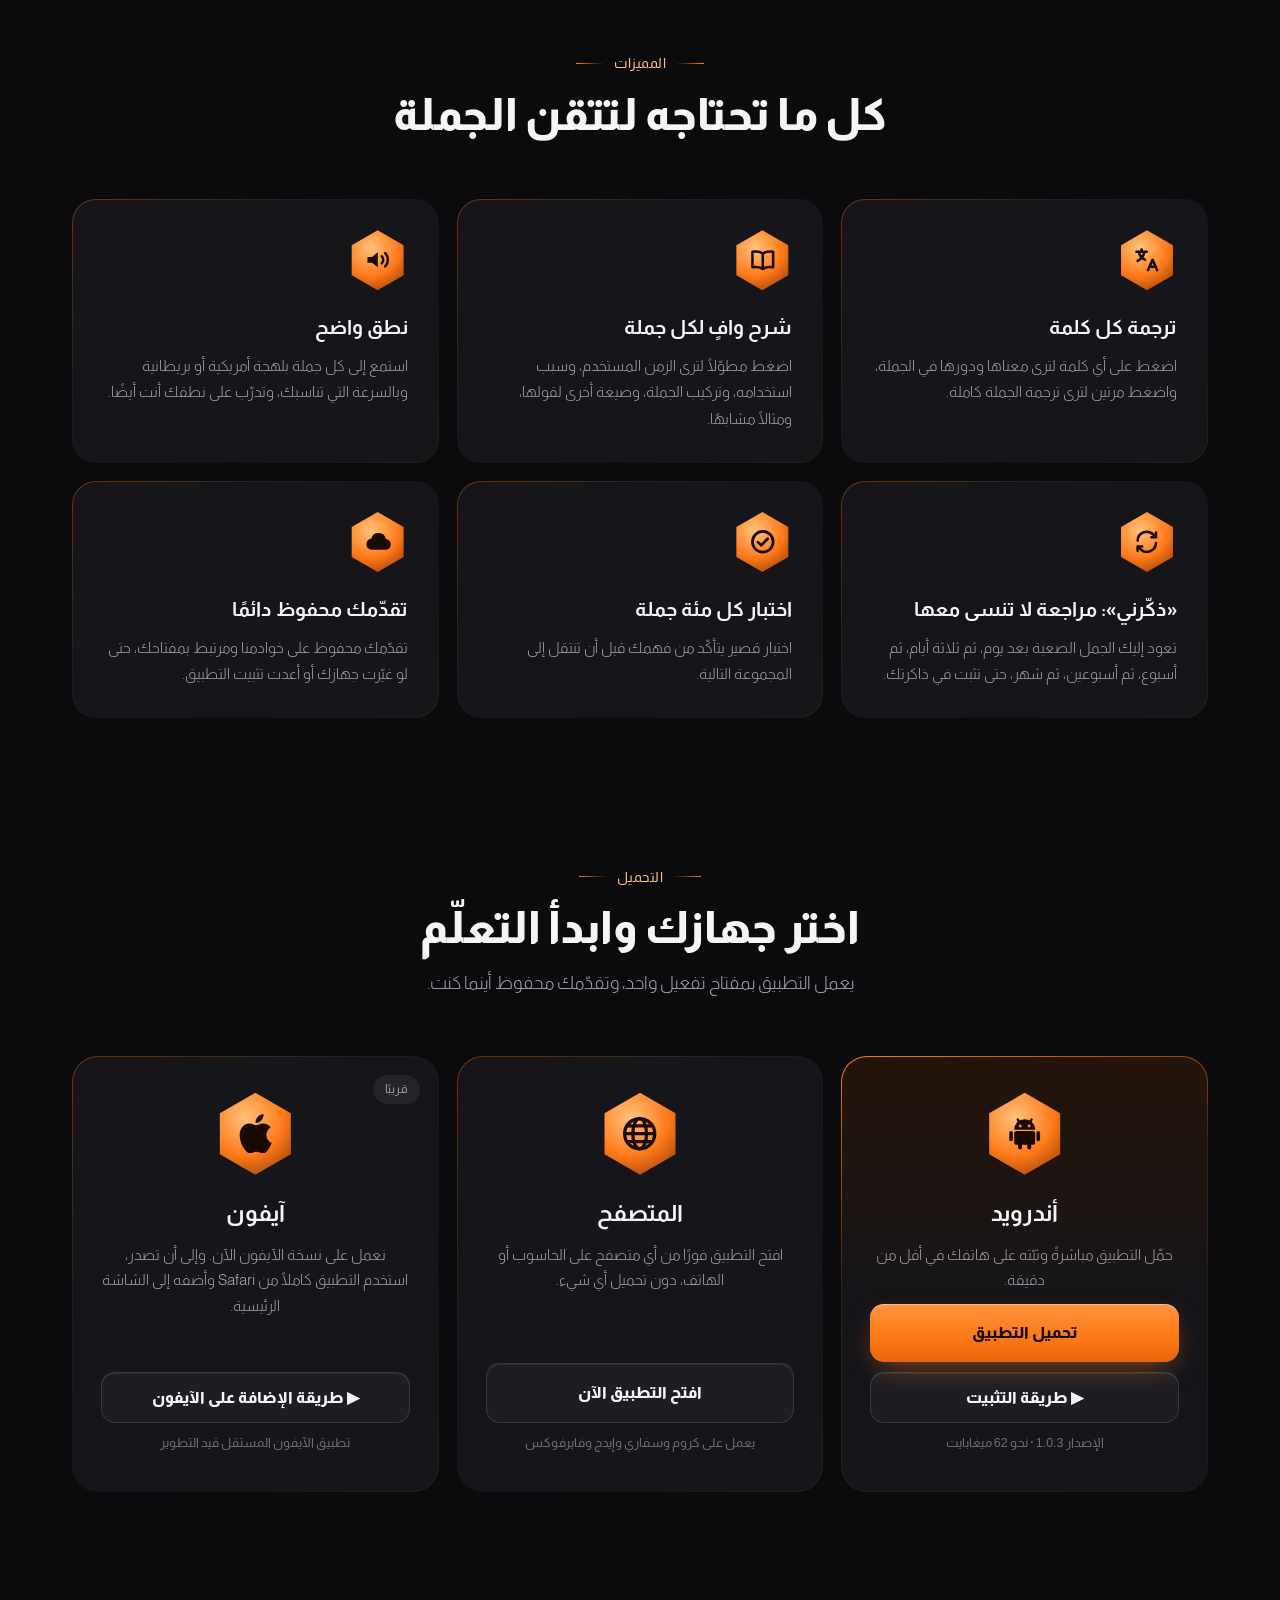
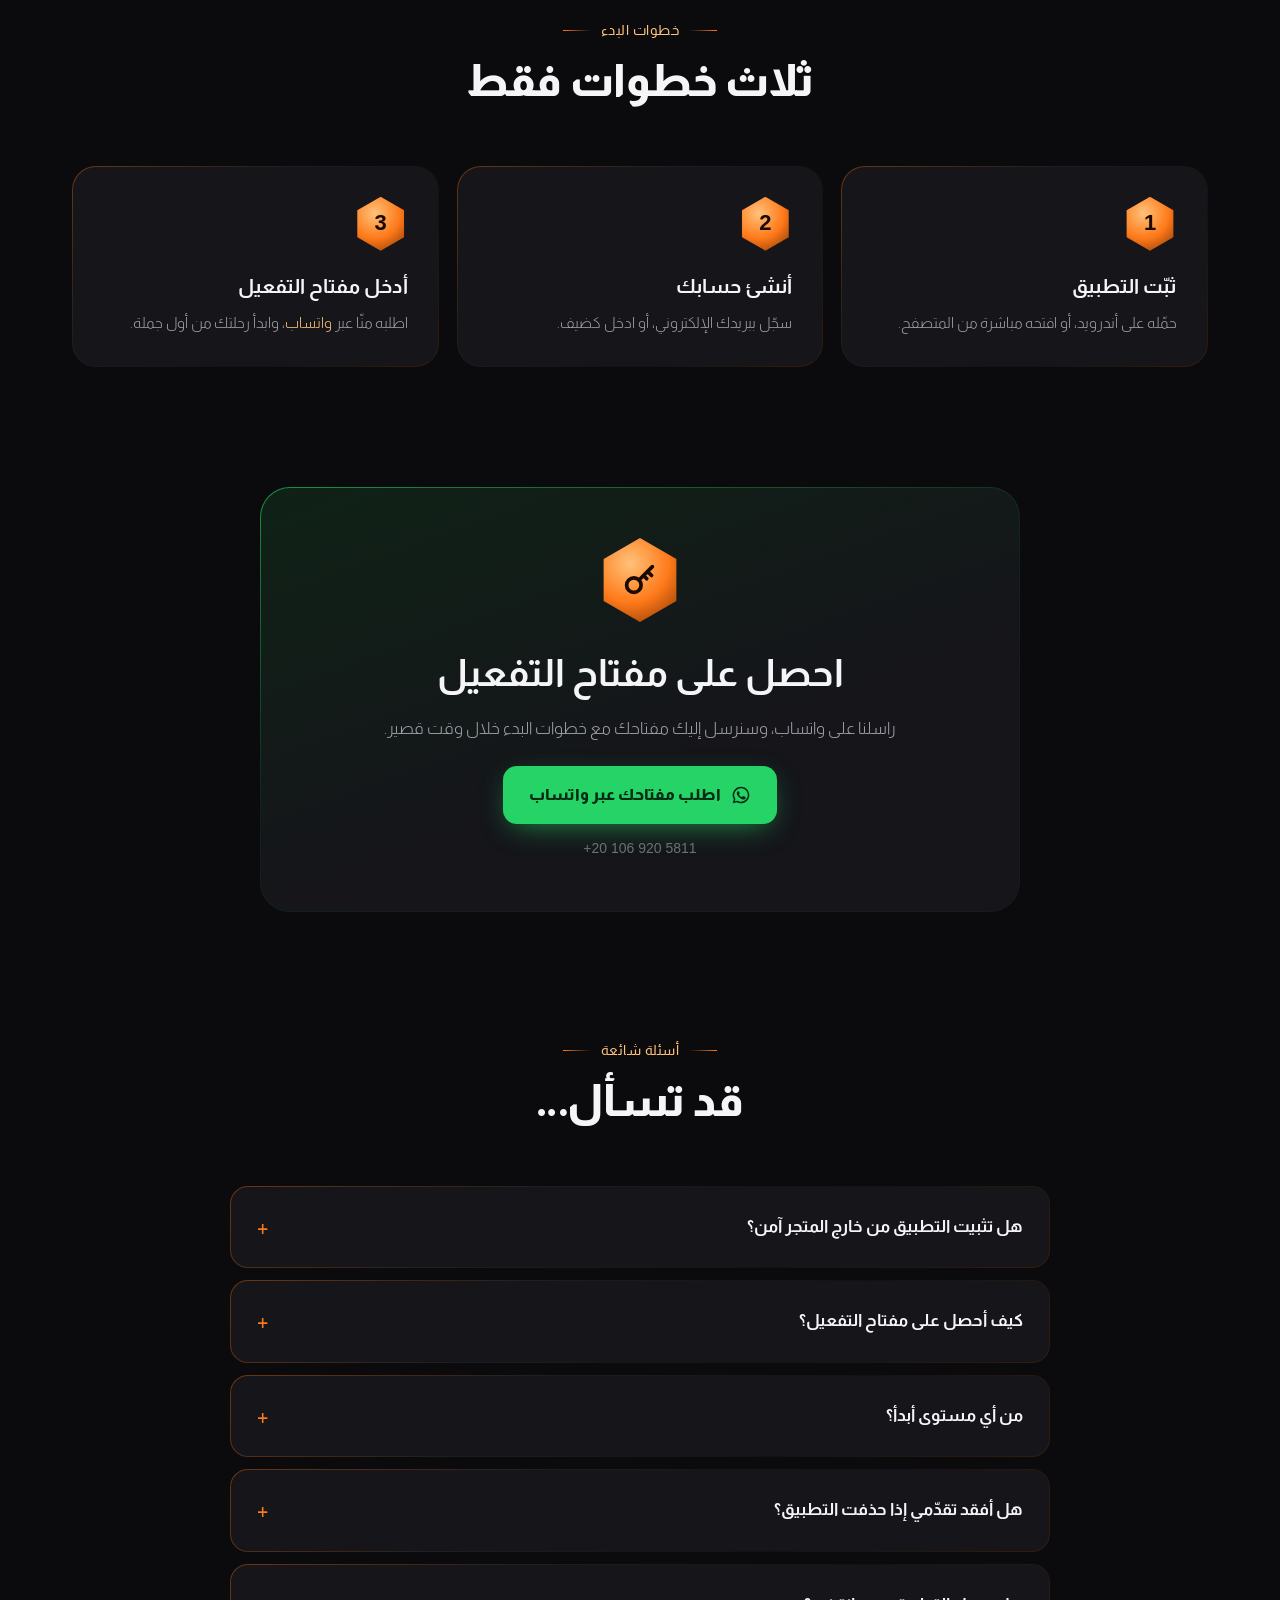
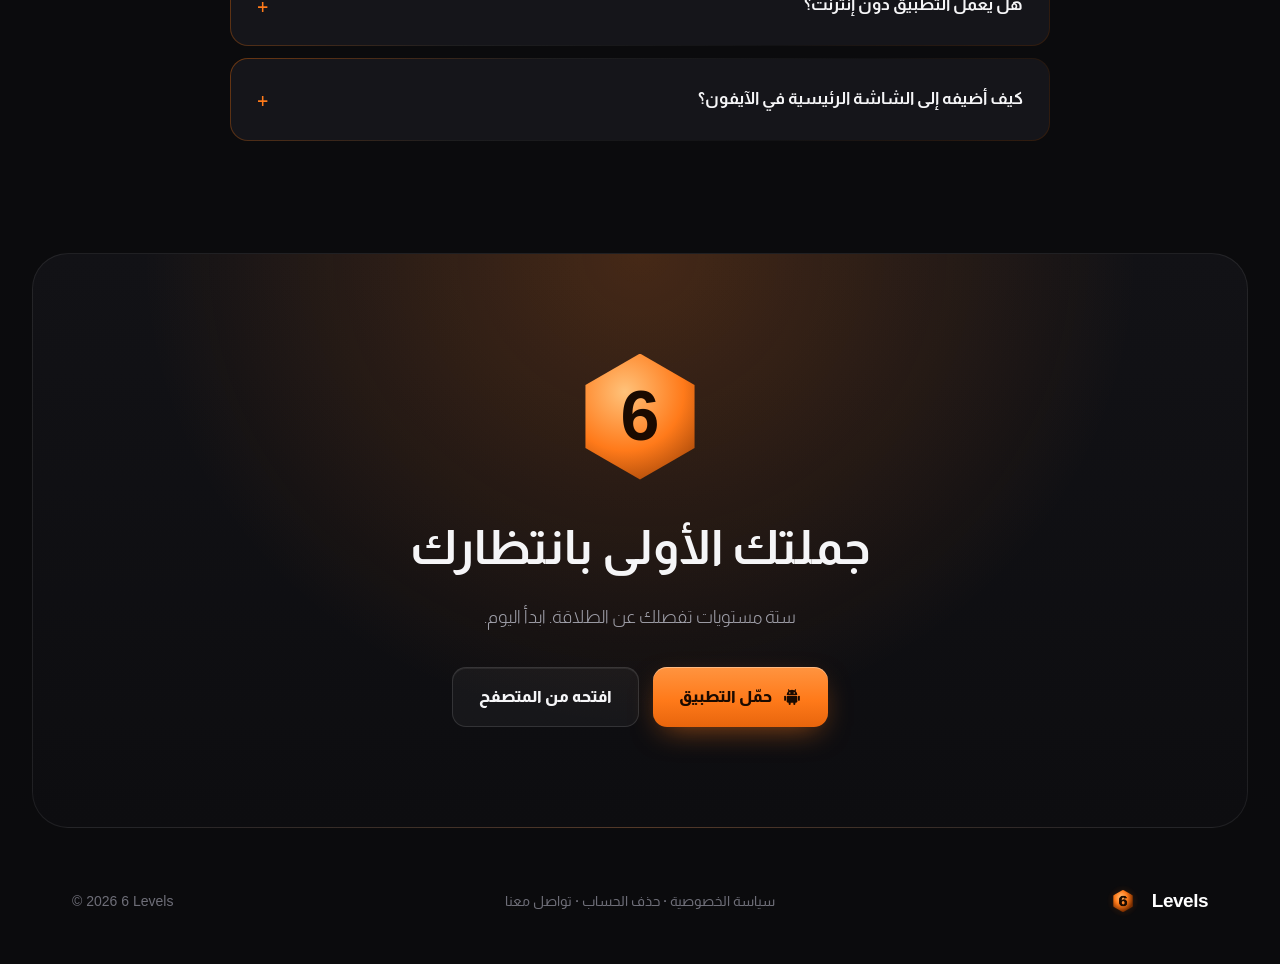
==== commit abd5f20a: "New identity: 6 Levels homepage, live sentence demo, new logo and icons" ====
--- a/index.html
+++ b/index.html
@@ -3,15 +3,14 @@
 <head>
 <meta charset="UTF-8">
 <meta name="viewport" content="width=device-width, initial-scale=1.0">
-<title>Fluent | تعلّم الإنجليزية جملةً بعد جملة</title>
-<meta name="description" content="Fluent تطبيق لتعلّم اللغة الإنجليزية عبر 6000 جملة مرتّبة على ستة مستويات، مع ترجمة كل كلمة وشرح كل جملة ونطق أمريكي واضح.">
-<meta name="theme-color" content="#0B0B0C">
-<meta property="og:title" content="Fluent | تعلّم الإنجليزية جملةً بعد جملة">
-<meta property="og:description" content="6000 جملة على ستة مستويات، بترجمة وشرح ونطق أمريكي.">
+<title>6 Levels | ستة مستويات… من الصفر إلى الطلاقة</title>
+<meta name="description" content="6 Levels تطبيق لتعلّم اللغة الإنجليزية عبر 6000 جملة مرتّبة على ستة مستويات من A1 إلى C2، مع ترجمة كل كلمة وشرح كل جملة ونطق واضح.">
+<meta name="theme-color" content="#0B0B0D">
+<meta property="og:title" content="6 Levels | ستة مستويات… من الصفر إلى الطلاقة">
+<meta property="og:description" content="6000 جملة على ستة مستويات، بترجمة كل كلمة وشرح كل جملة ونطق واضح.">
 <meta property="og:type" content="website">
 <meta property="og:locale" content="ar_AR">
-<meta property="og:site_name" content="Fluent">
-<!-- absolute URLs: switch to https://fluentegy.com/ once the domain is connected -->
+<meta property="og:site_name" content="6 Levels">
 <meta property="og:url" content="https://amr98-1.github.io/">
 <meta property="og:image" content="https://amr98-1.github.io/assets/og-image.png">
 <meta property="og:image:width" content="1200">
@@ -22,214 +21,207 @@
 <link rel="preconnect" href="https://fonts.googleapis.com">
 <link rel="preconnect" href="https://fonts.gstatic.com" crossorigin>
 <link href="https://fonts.googleapis.com/css2?family=Almarai:wght@300;400;700;800&display=swap" rel="stylesheet">
-<link rel="stylesheet" href="assets/style.css">
+<link rel="stylesheet" href="assets/home.css">
+<link rel="stylesheet" href="assets/demo.css">
 </head>
 <body>
-
-<!-- ============ Header ============ -->
-<header class="nav">
-  <div class="wrap nav-in">
-    <a href="#top" class="brand"><img src="assets/icon-512.png" alt=""><span class="en">Fluent</span></a>
-    <nav class="links">
-      <a href="#about">من نحن</a>
-      <a href="#features">المميزات</a>
-      <a href="#levels">المستويات</a>
-      <a href="#download">التحميل</a>
-      <a href="#key">اطلب مفتاحك</a>
-    </nav>
-    <a href="app/" class="btn btn-sm">افتح التطبيق</a>
-  </div>
-</header>
+<svg width="0" height="0" style="position:absolute" aria-hidden="true">
+<defs>
+<symbol id="i-android" viewBox="0 0 24 24"><path fill="currentColor" d="M5.6 9.6a6.4 6.4 0 0 1 12.8 0z"/><path stroke="currentColor" stroke-width="1.4" stroke-linecap="round" d="M7.8 3.4 9 5.4M16.2 3.4 15 5.4"/><circle cx="9.3" cy="7.3" r=".9" fill="#FF8A2A"/><circle cx="14.7" cy="7.3" r=".9" fill="#FF8A2A"/><rect x="5.6" y="10.4" width="12.8" height="8.4" rx="1.6" fill="currentColor"/><rect x="2.6" y="10.4" width="2.2" height="6.2" rx="1.1" fill="currentColor"/><rect x="19.2" y="10.4" width="2.2" height="6.2" rx="1.1" fill="currentColor"/><rect x="8" y="17.6" width="2.4" height="4" rx="1.2" fill="currentColor"/><rect x="13.6" y="17.6" width="2.4" height="4" rx="1.2" fill="currentColor"/></symbol>
+<symbol id="i-apple" viewBox="0 0 24 24"><path fill="currentColor" d="M12.152 6.896c-.948 0-2.415-1.078-3.96-1.04-2.04.027-3.91 1.183-4.961 3.014-2.117 3.675-.546 9.103 1.519 12.09 1.013 1.454 2.208 3.09 3.792 3.039 1.52-.065 2.09-.987 3.935-.987 1.831 0 2.35.987 3.96.948 1.637-.026 2.676-1.48 3.676-2.948 1.156-1.688 1.636-3.325 1.662-3.415-.039-.013-3.182-1.221-3.22-4.857-.026-3.04 2.48-4.494 2.597-4.559-1.429-2.09-3.623-2.324-4.39-2.376-2-.156-3.675 1.09-4.61 1.09zM15.53 3.83c.843-1.012 1.4-2.427 1.245-3.83-1.207.052-2.662.805-3.532 1.818-.78.896-1.454 2.338-1.273 3.714 1.338.104 2.715-.688 3.559-1.701"/></symbol>
+<symbol id="i-globe" viewBox="0 0 24 24"><g fill="none" stroke="currentColor" stroke-width="2"><circle cx="12" cy="12" r="9.2"/><ellipse cx="12" cy="12" rx="4.2" ry="9.2"/><path d="M3 12h18M4.6 7.2h14.8M4.6 16.8h14.8"/></g></symbol>
+<symbol id="i-translate" viewBox="0 0 24 24"><g fill="none" stroke="currentColor" stroke-width="2.2" stroke-linecap="round" stroke-linejoin="round"><path d="M3 5h9M7.5 3v2M5 5c.6 3 2.6 5.6 5.5 7M10 5c-.7 3.4-3 6.4-6 8"/><path d="m13 21 4-9 4 9M14.4 18h5.2"/></g></symbol>
+<symbol id="i-book" viewBox="0 0 24 24"><g fill="none" stroke="currentColor" stroke-width="2.2" stroke-linejoin="round"><path d="M12 6.5C10 5 7 4.5 3 5v13.5c4-.5 7 0 9 1.5 2-1.5 5-2 9-1.5V5c-4-.5-7 0-9 1.5z"/><path d="M12 6.5V20"/></g></symbol>
+<symbol id="i-sound" viewBox="0 0 24 24"><path fill="currentColor" d="M3 9.5h4l5-4v13l-5-4H3z"/><g fill="none" stroke="currentColor" stroke-width="2.2" stroke-linecap="round"><path d="M15.5 9a4.5 4.5 0 0 1 0 6M18.5 6.2a8.5 8.5 0 0 1 0 11.6"/></g></symbol>
+<symbol id="i-repeat" viewBox="0 0 24 24"><g fill="none" stroke="currentColor" stroke-width="2.2" stroke-linecap="round" stroke-linejoin="round"><path d="M4 11a8 8 0 0 1 14-5l2 2M20 4v4h-4M20 13a8 8 0 0 1-14 5l-2-2M4 20v-4h4"/></g></symbol>
+<symbol id="i-check" viewBox="0 0 24 24"><g fill="none" stroke="currentColor" stroke-width="2.4" stroke-linecap="round" stroke-linejoin="round"><circle cx="12" cy="12" r="9"/><path d="m7.8 12.3 2.8 2.8 5.6-5.8"/></g></symbol>
+<symbol id="i-cloud" viewBox="0 0 24 24"><path fill="currentColor" d="M7 19a5 5 0 0 1-.6-9.96A6.5 6.5 0 0 1 19 9.6 4.7 4.7 0 0 1 18.3 19z"/></symbol>
+<symbol id="i-key" viewBox="0 0 24 24"><g fill="none" stroke="currentColor" stroke-width="2.3" stroke-linecap="round" stroke-linejoin="round"><circle cx="8" cy="15" r="4.5"/><path d="m11.2 11.8 8.3-8.3M16.5 6.5l2.5 2.5M14 9l2 2"/></g></symbol>
+<symbol id="i-hex" viewBox="0 0 100 100"><path d="M50 4 90 27v46L50 96 10 73V27z" fill="none" stroke="#FF7A1A" stroke-width="2"/></symbol>
+<symbol id="i-wa" viewBox="0 0 24 24"><path fill="currentColor" d="M12 2a10 10 0 0 0-8.6 15.1L2 22l5-1.3A10 10 0 1 0 12 2Zm0 18.2a8.2 8.2 0 0 1-4.2-1.2l-.3-.2-3 .8.8-2.9-.2-.3A8.2 8.2 0 1 1 12 20.2Zm4.5-6.1c-.2-.1-1.5-.7-1.7-.8s-.4-.1-.6.1-.7.8-.8 1-.3.2-.5.1a6.7 6.7 0 0 1-3.3-2.9c-.3-.4.3-.4.8-1.4.1-.2 0-.3 0-.5l-.8-1.8c-.2-.5-.4-.4-.6-.4h-.5a1 1 0 0 0-.7.3 3 3 0 0 0-.9 2.2 5.2 5.2 0 0 0 1.1 2.7 11.8 11.8 0 0 0 4.5 4c1.7.7 2.3.8 3.1.6a2.7 2.7 0 0 0 1.8-1.2 2.2 2.2 0 0 0 .2-1.3c-.1-.1-.3-.2-.5-.3Z"/></symbol>
+</defs></svg>
+
+<header class="nav"><div class="wrap">
+  <a href="#top" class="brand"><img src="assets/logo.png" alt="6 Levels"><b class="en">Levels</b></a>
+  <nav class="links">
+    <a href="#inside">داخل كل جملة</a>
+    <a href="#levels">المستويات</a>
+    <a href="#features">المميزات</a>
+    <a href="#download">التحميل</a>
+    <a href="#key">اطلب مفتاحك</a>
+  </nav>
+  <a href="app/" class="btn btn-p">افتح التطبيق</a>
+</div></header>
 
 <main id="top">
 
 <!-- ============ Hero ============ -->
-<section class="hero">
-  <div class="glow"></div>
-  <div class="wrap hero-in">
-    <div class="hero-text reveal">
-      <span class="pill">6000 جملة · 6 مستويات · من الصفر إلى الإتقان</span>
-      <h1>أتقِن الإنجليزية<br><span class="accent">جملةً بعد جملة</span></h1>
-      <p class="lead">لا قوائم كلمات مملّة ولا قواعد جافّة. في Fluent تتعلّم اللغة كما يتعلّمها أهلها: من جمل حقيقية تسمعها بنطق أمريكي واضح، وتفهم كل كلمة فيها، وتعرف لماذا قيلت هكذا.</p>
-      <div class="cta">
-        <a href="#download" class="btn">حمّل التطبيق</a>
-        <a href="app/" class="btn btn-ghost">جرّبه من المتصفح</a>
+<section class="hero"><div class="spot"></div><div class="hexbg"></div><div class="wrap">
+  <div>
+    <span class="pill"><span class="gem">6</span>ستة آلاف جملة · من A1 إلى C2</span>
+    <h1>ستة مستويات…<br>من الصفر إلى <span class="grad">الطلاقة</span></h1>
+    <p class="lead">لا قوائم كلمات مملّة ولا قواعد جافّة. تتعلّم الإنجليزية كما يتعلّمها أهلها: من جمل حقيقية تسمعها بنطق واضح، وتفهم كل كلمة فيها، وتعرف لماذا قيلت هكذا.</p>
+    <div class="ctas"><a href="#download" class="btn btn-p"><svg><use href="#i-android"/></svg>حمّل لأندرويد</a><a href="app/" class="btn btn-s"><svg style="color:#fff"><use href="#i-globe"/></svg>جرّبه من المتصفح</a></div>
+    <div class="facts"><div><b class="en grad" data-count="6000">6000</b><span>جملة مُراجَعة</span></div><div><b class="en grad" data-count="6">6</b><span>مستويات متدرّجة</span></div><div><b class="grad" style="font-weight:800">بالعربية</b><span>شرح كامل بالفصحى</span></div></div>
+  </div>
+  <div class="visual"><div class="halo"></div>
+    <div class="big-gem gem">6</div>
+    <svg class="ring" aria-hidden="true"><use href="#i-hex"/></svg>
+    <div class="phone demo" id="demo"><div class="screen"><div class="notch"></div>
+      <div class="ptop"><div class="gem">6</div><span id="dHead">المستوى B1 · الجملة 1</span></div>
+      <span class="lvl-tag" id="dTag">B1 · مستوى متوسط</span>
+      <div class="scard hair dcard" id="dCard">
+        <div class="dplay"><span class="dspk"><svg><use href="#i-sound"/></svg></span><span class="dwave"><i></i><i></i><i></i><i></i></span></div>
+        <div class="s-en" id="dEn"></div>
+        <div class="s-ar" id="dAr"></div>
       </div>
-      <ul class="trust">
-        <li>✓ شرح عربي بالفصحى لكل جملة</li>
-        <li>✓ مراجعة ذكية لا تنسى معها</li>
-        <li>✓ يحفظ تقدّمك دائمًا</li>
-      </ul>
-    </div>
-
-    <!-- phone mockup -->
-    <div class="phone reveal">
-      <div class="screen">
-        <div class="ph-top"><span>A1 · مبتدئ</span><span class="en b">124 / 1000</span></div>
-        <div class="ph-bar"><i style="width:12.4%"></i></div>
-        <div class="card">
-          <div class="dots"><i class="d1"></i><i></i><i></i></div>
-          <p class="en sent"><span>I</span> <span class="hl">drink<em>أشرب</em></span> <span>tea</span> <span>every</span> <span>morning.</span></p>
-          <p class="tr">أشرب الشاي كل صباح.</p>
-          <div class="ph-actions">
-            <span class="ic">🔊</span><span class="spd en">0.85x</span><span class="ic">🔖</span><span class="ic">🔔</span>
-          </div>
-        </div>
-        <div class="ph-hint">اضغط على أي كلمة لترى معناها</div>
-      </div>
-    </div>
-  </div>
-</section>
-
-<!-- ============ About / mission ============ -->
-<section id="about" class="sec">
-  <div class="wrap narrow reveal">
-    <span class="kicker">رسالتنا</span>
-    <h2>نؤمن أن كل إنسان قادر على إتقان الإنجليزية</h2>
-    <p>بدأت Fluent من سؤال بسيط: لماذا يدرس كثيرون الإنجليزية سنوات ثم يعجزون عن تكوين جملة واحدة بثقة؟ الجواب أن اللغة لا تُحفظ كلمات متفرقة، بل تُكتسب من الجمل؛ فالجملة تحمل الكلمة ومعناها وموضعها ونبرتها معًا.</p>
-    <p>لذلك صمّمنا منهجًا من <b>6000 جملة</b> مرتّبة بعناية وفق الإطار الأوروبي المرجعي المشترك للغات <span class="en">(CEFR)</span>، تبدأ من أبسط العبارات وتصعد بك خطوة خطوة حتى الطلاقة. راجعنا كل جملة وترجمتها وشرحها يدويًا، ولا نقدّم لك قاعدة قبل أن تكون مستعدًا لها.</p>
+      <div class="dhint" id="dHint">اضغط مطوّلًا على الجملة لترى شرحها</div>
+      <div class="pbtns"><span>التالية ←</span><span>استمع</span></div>
+      <div class="dsheet" id="dSheet"><div class="grip"></div><h4>شرح الجملة</h4><div id="dSheetBody"></div></div>
+      <div class="finger" id="dFinger"><i class="ringp"></i></div>
+    </div></div>
+  </div>
+</div></section>
+
+<!-- ============ About ============ -->
+<section id="about" class="sec" style="padding-top:40px"><div class="wrap">
+  <div class="sh"><span class="eyebrow">رسالتنا</span><h2>نؤمن أن كل إنسان قادر على إتقان الإنجليزية</h2></div>
+  <div class="about rv">
+    <p>بدأنا من سؤال بسيط: لماذا يدرس كثيرون الإنجليزية سنوات ثم يعجزون عن تكوين جملة واحدة بثقة؟ الجواب أن اللغة لا تُحفظ كلمات متفرقة، بل تُكتسب من الجمل؛ فالجملة تحمل الكلمة ومعناها وموضعها ونبرتها معًا.</p>
+    <p>لذلك صمّمنا منهجًا من <b>6000 جملة</b> مرتّبة بعناية على <b>ستة مستويات</b> من <span class="num">A1</span> إلى <span class="num">C2</span>، تبدأ من أبسط العبارات وتصعد بك خطوة خطوة حتى الطلاقة. راجعنا كل جملة وترجمتها وشرحها يدويًا، ولا نقدّم لك قاعدة قبل أن تكون مستعدًا لها.</p>
     <p class="mission">هدفنا أن نساعد كل متعلّم عربي على أن يتحدّث الإنجليزية ويفهمها بثقة، بأسلوب هادئ ممتع يحترم وقته وعقله.</p>
   </div>
-  <div class="wrap stats reveal">
-    <div><b class="en">6000</b><span>جملة مُراجَعة</span></div>
-    <div><b class="en">6</b><span>مستويات من A1 إلى C2</span></div>
-    <div><b class="en">4</b><span>سرعات للنطق</span></div>
-    <div><b class="en">100%</b><span>شرح عربي بالفصحى</span></div>
-  </div>
-</section>
+</div></section>
+
+<!-- ============ Inside a sentence ============ -->
+<section id="inside" class="sec inside"><div class="wrap">
+  <div class="sh"><span class="eyebrow">داخل كل جملة</span><h2>كل جملة درسٌ كامل</h2><p>لا تحفظ كلمات متفرّقة؛ افهم الجملة كما يستخدمها أهل اللغة.</p></div>
+  <div class="anat">
+    <div class="callouts">
+      <div class="co hair"><div class="gem"><svg><use href="#i-translate"/></svg></div><div><h3>ترجمة كل كلمة</h3><p>معنى كل كلمة ودورها في الجملة، كلمةً كلمة.</p></div></div>
+      <div class="co hair"><div class="gem"><svg><use href="#i-book"/></svg></div><div><h3>القاعدة ببساطة</h3><p>شرح القاعدة بالعربية، ومتى تُستخدم، وأمثلة مشابهة.</p></div></div>
+    </div>
+    <div class="phone"><div class="screen"><div class="notch"></div>
+      <div class="ptop"><div class="gem">6</div><span>المستوى A2 · الجملة 201</span></div>
+      <span class="lvl-tag">A2 · مستوى أساسي</span>
+      <div class="scard hair"><div class="s-en">I'm <u>going to</u> visit my grandparents this weekend.</div><div class="s-ar">سأزور جدّي وجدتي في عطلة نهاية هذا الأسبوع.</div><div class="words"><i>visit = أزور</i><i>grandparents = جدّي وجدتي</i><i>this weekend = هذا الأسبوع</i></div></div>
+      <div class="scard hair" style="padding:14px 15px"><div class="rule-t">لماذا going to؟</div><div class="rule-d">نتحدث عن خطة قررناها من قبل.</div></div>
+      <div class="pbar"><i style="width:20%"></i></div>
+      <div class="prow"><span>تقدّمك في A2</span><span class="num">201 / 1000</span></div>
+      <div class="pbtns"><span>التالية ←</span><span>ذكّرني</span></div>
+    </div></div>
+    <div class="callouts">
+      <div class="co hair"><div class="gem"><svg><use href="#i-sound"/></svg></div><div><h3>استمع وانطق</h3><p>بلهجة أمريكية أو بريطانية، وتدرّب على نطقك أنت أيضًا.</p></div></div>
+      <div class="co hair"><div class="gem"><svg><use href="#i-repeat"/></svg></div><div><h3>«ذكّرني»</h3><p>الجمل الصعبة تعود إليك في الوقت المناسب حتى تثبت.</p></div></div>
+    </div>
+  </div>
+</div></section>
+
+<!-- ============ Levels ============ -->
+<section id="levels" class="sec" style="padding-top:40px"><div class="wrap">
+  <div class="sh"><span class="eyebrow">المستويات</span><h2>رحلة من ستة مستويات</h2><p>كل مستوى ألف جملة، وكل جملة تبني على ما قبلها.</p></div>
+  <div class="steps">
+    <div class="step s1"><div class="gem">A1<small>مبتدئ</small></div><div class="bar"><b>البداية</b><span>التعريف بالنفس، والحياة اليومية، والجمل الأساسية.</span></div></div>
+    <div class="step s2"><div class="gem">A2<small>أساسي</small></div><div class="bar"><b>الأساسيات</b><span>الماضي والمستقبل، والتسوّق، والسفر، ووصف الأشياء.</span></div></div>
+    <div class="step s3"><div class="gem">B1<small>متوسط</small></div><div class="bar"><b>الثقة</b><span>التعبير عن الرأي، وسرد القصص، ومواقف العمل.</span></div></div>
+    <div class="step s4"><div class="gem">B2<small>فوق المتوسط</small></div><div class="bar"><b>الطلاقة</b><span>النقاش، والأفكار المجرّدة، والتراكيب المركّبة.</span></div></div>
+    <div class="step s5"><div class="gem">C1<small>متقدّم</small></div><div class="bar"><b>الإتقان</b><span>اللغة الأكاديمية والمهنية، والتعبير الدقيق.</span></div></div>
+    <div class="step s6"><div class="gem">C2<small>متمكّن</small></div><div class="bar"><b>القمّة</b><span>الأساليب الرفيعة والتعابير الاصطلاحية كأهل اللغة.</span></div></div>
+  </div><div class="baseline"></div>
+</div></section>
 
 <!-- ============ Features ============ -->
-<section id="features" class="sec alt">
-  <div class="wrap">
-    <div class="head reveal"><span class="kicker">المميزات</span><h2>كل ما تحتاجه لتتقن الجملة</h2></div>
-    <div class="grid">
-      <article class="feat reveal"><div class="fi">👆</div><h3>ترجمة كل كلمة</h3><p>اضغط على أي كلمة لترى معناها ودورها في الجملة، واضغط مرتين لترى ترجمة الجملة كاملة.</p></article>
-      <article class="feat reveal"><div class="fi">📖</div><h3>شرح وافٍ لكل جملة</h3><p>اضغط مطوّلًا لترى الزمن المستخدم، وسبب استخدامه، وتركيب الجملة، وصيغة أخرى لقولها، ومثالًا مشابهًا.</p></article>
-      <article class="feat reveal"><div class="fi">🔊</div><h3>نطق أمريكي واضح</h3><p>استمع إلى كل جملة بأربع سرعات، وتابع الكلمة المنطوقة وهي تُضاء أمامك.</p></article>
-      <article class="feat reveal"><div class="fi">🔔</div><h3>«ذكّرني»: مراجعة لا تنسى معها</h3><p>تعود إليك الجمل الصعبة بعد يوم، ثم ثلاثة أيام، ثم أسبوع، ثم أسبوعين، ثم شهر، حتى تثبت في ذاكرتك.</p></article>
-      <article class="feat reveal"><div class="fi">✅</div><h3>اختبار كل 100 جملة</h3><p>اختبار قصير يتأكد من فهمك قبل أن تنتقل إلى المجموعة التالية.</p></article>
-      <article class="feat reveal"><div class="fi">📈</div><h3>تقدّم محفوظ دائمًا</h3><p>عدّاد واضح لما درسته وما بقي، وألوان لكل جملة، وتقدّمك محفوظ على خوادمنا حتى لو غيّرت التطبيق أو أعدت تثبيته.</p></article>
-    </div>
-  </div>
-</section>
-
-<!-- ============ Levels ============ -->
-<section id="levels" class="sec">
-  <div class="wrap">
-    <div class="head reveal"><span class="kicker">المستويات</span><h2>رحلة من ستة مستويات</h2><p class="sub">كل مستوى 1000 جملة، وكل جملة تبني على ما قبلها.</p></div>
-    <div class="levels">
-      <div class="lv reveal"><b class="en">A1</b><span>مبتدئ</span><small>التعريف بالنفس، والحياة اليومية، والجمل الأساسية.</small></div>
-      <div class="lv reveal"><b class="en">A2</b><span>أساسي</span><small>الماضي والمستقبل، والتسوّق، والسفر، ووصف الأشياء.</small></div>
-      <div class="lv reveal"><b class="en">B1</b><span>متوسط</span><small>التعبير عن الرأي، وسرد القصص، ومواقف العمل.</small></div>
-      <div class="lv reveal"><b class="en">B2</b><span>فوق المتوسط</span><small>النقاش، والأفكار المجرّدة، والتراكيب المركّبة.</small></div>
-      <div class="lv reveal"><b class="en">C1</b><span>متقدم</span><small>اللغة الأكاديمية والمهنية، والتعبير الدقيق.</small></div>
-      <div class="lv reveal"><b class="en">C2</b><span>إتقان</span><small>الأساليب الرفيعة والتعابير الاصطلاحية كأهل اللغة.</small></div>
-    </div>
-  </div>
-</section>
+<section id="features" class="sec" style="padding-top:40px"><div class="wrap">
+  <div class="sh"><span class="eyebrow">المميزات</span><h2>كل ما تحتاجه لتتقن الجملة</h2></div>
+  <div class="feats">
+    <article class="feat hair"><div class="gem"><svg><use href="#i-translate"/></svg></div><h3>ترجمة كل كلمة</h3><p>اضغط على أي كلمة لترى معناها ودورها في الجملة، واضغط مرتين لترى ترجمة الجملة كاملة.</p></article>
+    <article class="feat hair"><div class="gem"><svg><use href="#i-book"/></svg></div><h3>شرح وافٍ لكل جملة</h3><p>اضغط مطوّلًا لترى الزمن المستخدم، وسبب استخدامه، وتركيب الجملة، وصيغة أخرى لقولها، ومثالًا مشابهًا.</p></article>
+    <article class="feat hair"><div class="gem"><svg><use href="#i-sound"/></svg></div><h3>نطق واضح</h3><p>استمع إلى كل جملة بلهجة أمريكية أو بريطانية وبالسرعة التي تناسبك، وتدرّب على نطقك أنت أيضًا.</p></article>
+    <article class="feat hair"><div class="gem"><svg><use href="#i-repeat"/></svg></div><h3>«ذكّرني»: مراجعة لا تنسى معها</h3><p>تعود إليك الجمل الصعبة بعد يوم، ثم ثلاثة أيام، ثم أسبوع، ثم أسبوعين، ثم شهر، حتى تثبت في ذاكرتك.</p></article>
+    <article class="feat hair"><div class="gem"><svg><use href="#i-check"/></svg></div><h3>اختبار كل مئة جملة</h3><p>اختبار قصير يتأكّد من فهمك قبل أن تنتقل إلى المجموعة التالية.</p></article>
+    <article class="feat hair"><div class="gem"><svg><use href="#i-cloud"/></svg></div><h3>تقدّمك محفوظ دائمًا</h3><p>تقدّمك محفوظ على خوادمنا ومرتبط بمفتاحك، حتى لو غيّرت جهازك أو أعدت تثبيت التطبيق.</p></article>
+  </div>
+</div></section>
 
 <!-- ============ Download ============ -->
-<section id="download" class="sec alt">
-  <div class="wrap">
-    <div class="head reveal"><span class="kicker">ابدأ الآن</span><h2>اختر جهازك وابدأ التعلّم</h2><p class="sub">يعمل Fluent بمفتاح تفعيل واحد، وتقدّمك محفوظ أينما كنت.</p></div>
-    <div class="dl">
-
-      <div class="plat reveal">
-        <div class="pi">🤖</div>
-        <h3>أندرويد</h3>
-        <p>حمّل التطبيق مباشرةً وثبّته على هاتفك في أقل من دقيقة.</p>
-        <a class="btn full" id="apkBtn" href="downloads/Fluent.apk" download="Fluent.apk">⬇ تحميل التطبيق</a>
-        <button class="btn btn-ghost full" id="howBtn" type="button">▶ طريقة التثبيت</button>
-        <small class="meta">الإصدار <span class="en">1.0.1</span> · نحو <span class="en">54</span> ميغابايت</small>
-      </div>
-
-      <div class="plat reveal soon">
-        <span class="badge">قريبًا</span>
-        <div class="pi">📱</div>
-        <h3>آيفون</h3>
-        <p>نعمل على نسخة الآيفون الآن. وإلى أن تصدر، يمكنك استخدام Fluent كاملًا من متصفح Safari وإضافته إلى الشاشة الرئيسية.</p>
-        <a class="btn full" href="app/">استخدمه من المتصفح الآن</a>
-        <button class="btn btn-ghost full" id="howIosBtn" type="button">▶ طريقة الإضافة على الآيفون</button>
-        <small class="meta">تطبيق الآيفون المستقل قيد التطوير</small>
-      </div>
-
-      <div class="plat reveal">
-        <div class="pi">🌐</div>
-        <h3>المتصفح</h3>
-        <p>افتح Fluent فورًا من أي متصفح على الحاسوب أو الهاتف، دون تحميل أي شيء.</p>
-        <a class="btn full" href="app/">افتح التطبيق الآن</a>
-        <small class="meta">يعمل على كروم وسفاري وإيدج وفايرفوكس</small>
-      </div>
-
-    </div>
-  </div>
-</section>
+<section id="download" class="sec" style="padding-top:40px"><div class="wrap">
+  <div class="sh"><span class="eyebrow">التحميل</span><h2>اختر جهازك وابدأ التعلّم</h2><p>يعمل التطبيق بمفتاح تفعيل واحد، وتقدّمك محفوظ أينما كنت.</p></div>
+  <div class="dl">
+    <div class="d main">
+      <div class="gem"><svg><use href="#i-android"/></svg></div>
+      <h3>أندرويد</h3>
+      <p>حمّل التطبيق مباشرةً وثبّته على هاتفك في أقل من دقيقة.</p>
+      <a class="btn btn-p full" id="apkBtn" href="downloads/Fluent.apk" download="6-Levels.apk">تحميل التطبيق</a>
+      <button class="btn btn-s full" id="howBtn" type="button">▶ طريقة التثبيت</button>
+      <small class="meta">الإصدار <span class="num">1.0.3</span> · نحو <span class="num">62</span> ميغابايت</small>
+    </div>
+    <div class="d hair">
+      <div class="gem"><svg><use href="#i-globe"/></svg></div>
+      <h3>المتصفح</h3>
+      <p>افتح التطبيق فورًا من أي متصفح على الحاسوب أو الهاتف، دون تحميل أي شيء.</p>
+      <a class="btn btn-s full" href="app/">افتح التطبيق الآن</a>
+      <small class="meta">يعمل على كروم وسفاري وإيدج وفايرفوكس</small>
+    </div>
+    <div class="d hair">
+      <span class="badge">قريبًا</span>
+      <div class="gem"><svg><use href="#i-apple"/></svg></div>
+      <h3>آيفون</h3>
+      <p>نعمل على نسخة الآيفون الآن. وإلى أن تصدر، استخدم التطبيق كاملًا من Safari وأضفه إلى الشاشة الرئيسية.</p>
+      <button class="btn btn-s full" id="howIosBtn" type="button">▶ طريقة الإضافة على الآيفون</button>
+      <small class="meta">تطبيق الآيفون المستقل قيد التطوير</small>
+    </div>
+  </div>
+</div></section>
 
 <!-- ============ How to start ============ -->
-<section class="sec">
-  <div class="wrap">
-    <div class="head reveal"><span class="kicker">خطوات البدء</span><h2>ثلاث خطوات فقط</h2></div>
-    <ol class="steps">
-      <li class="reveal"><b class="en">1</b><h3>ثبّت التطبيق</h3><p>حمّله على أندرويد، أو افتحه من المتصفح.</p></li>
-      <li class="reveal"><b class="en">2</b><h3>أنشئ حسابك</h3><p>سجّل ببريدك الإلكتروني، أو ادخل كضيف.</p></li>
-      <li class="reveal"><b class="en">3</b><h3>أدخل مفتاح التفعيل</h3><p>اطلبه منّا عبر <a href="#key" style="color:var(--ember)">واتساب</a>، وابدأ رحلتك من أول جملة.</p></li>
-    </ol>
-  </div>
-</section>
+<section class="sec" style="padding-top:20px"><div class="wrap">
+  <div class="sh"><span class="eyebrow">خطوات البدء</span><h2>ثلاث خطوات فقط</h2></div>
+  <div class="how">
+    <div class="hw hair"><div class="gem">1</div><h3>ثبّت التطبيق</h3><p>حمّله على أندرويد، أو افتحه مباشرة من المتصفح.</p></div>
+    <div class="hw hair"><div class="gem">2</div><h3>أنشئ حسابك</h3><p>سجّل ببريدك الإلكتروني، أو ادخل كضيف.</p></div>
+    <div class="hw hair"><div class="gem">3</div><h3>أدخل مفتاح التفعيل</h3><p>اطلبه منّا عبر <a href="#key">واتساب</a>، وابدأ رحلتك من أول جملة.</p></div>
+  </div>
+</div></section>
 
 <!-- ============ Get a key ============ -->
-<section id="key" class="sec">
-  <div class="wrap narrow">
-    <div class="keybox reveal">
-      <div class="kicon">🔑</div>
-      <h2>احصل على مفتاح التفعيل</h2>
-      <p class="sub">راسلنا على واتساب، وسنرسل إليك مفتاحك مع خطوات البدء خلال وقت قصير.</p>
-      <a class="btn btn-wa" data-wa href="https://wa.me/201069205811" target="_blank" rel="noopener">
-        <svg viewBox="0 0 24 24" width="22" height="22" aria-hidden="true"><path fill="currentColor" d="M12 2a10 10 0 0 0-8.6 15.1L2 22l5-1.3A10 10 0 1 0 12 2Zm0 18.2a8.2 8.2 0 0 1-4.2-1.2l-.3-.2-3 .8.8-2.9-.2-.3A8.2 8.2 0 1 1 12 20.2Zm4.5-6.1c-.2-.1-1.5-.7-1.7-.8s-.4-.1-.6.1-.7.8-.8 1-.3.2-.5.1a6.7 6.7 0 0 1-3.3-2.9c-.3-.4.3-.4.8-1.4.1-.2 0-.3 0-.5l-.8-1.8c-.2-.5-.4-.4-.6-.4h-.5a1 1 0 0 0-.7.3 3 3 0 0 0-.9 2.2 5.2 5.2 0 0 0 1.1 2.7 11.8 11.8 0 0 0 4.5 4c1.7.7 2.3.8 3.1.6a2.7 2.7 0 0 0 1.8-1.2 2.2 2.2 0 0 0 .2-1.3c-.1-.1-.3-.2-.5-.3Z"/></svg>
-        اطلب مفتاحك عبر واتساب
-      </a>
-      <small class="meta en">+20 106 920 5811</small>
-    </div>
-  </div>
-</section>
+<section id="key" class="sec" style="padding-top:20px"><div class="wrap">
+  <div class="keybox rv">
+    <div class="gem"><svg><use href="#i-key"/></svg></div>
+    <h2>احصل على مفتاح التفعيل</h2>
+    <p>راسلنا على واتساب، وسنرسل إليك مفتاحك مع خطوات البدء خلال وقت قصير.</p>
+    <a class="btn btn-wa" data-wa href="https://wa.me/201069205811" target="_blank" rel="noopener"><svg><use href="#i-wa"/></svg>اطلب مفتاحك عبر واتساب</a>
+    <small class="num">+20 106 920 5811</small>
+  </div>
+</div></section>
 
 <!-- ============ FAQ ============ -->
-<section id="faq" class="sec alt">
-  <div class="wrap narrow">
-    <div class="head reveal"><span class="kicker">أسئلة شائعة</span><h2>قد تسأل…</h2></div>
-    <details class="reveal"><summary>هل تثبيت التطبيق من خارج المتجر آمن؟</summary><p>نعم. الملف صادر عنّا مباشرةً وموقَّع بتوقيعنا الرسمي، ولا يطلب الوصول إلى صورك أو جهات اتصالك أو أي بيانات خاصة على هاتفك. يطلب منك أندرويد السماح بالتثبيت مرة واحدة فقط لأن التطبيق لم يُحمَّل من متجر Google Play.</p></details>
-    <details class="reveal"><summary>كيف أحصل على مفتاح التفعيل؟</summary><p>راسلنا على واتساب من زر «اطلب مفتاحك عبر واتساب» في هذه الصفحة، وسنرسل إليك المفتاح بعد الاشتراك. ويُفعَّل المفتاح على جهاز واحد للمدة المتفق عليها.</p></details>
-    <details class="reveal"><summary>هل أفقد تقدّمي إذا حذفت التطبيق؟</summary><p>لا. تقدّمك محفوظ على خوادمنا ومرتبط بمفتاحك، فإذا أعدت التثبيت ولو بعد سنة وجدت كل شيء كما تركته.</p></details>
-    <details class="reveal"><summary>هل يعمل التطبيق دون إنترنت؟</summary><p>يحتاج التطبيق إلى اتصال بالإنترنت ليحمّل الجمل ويحفظ تقدّمك أولًا بأول.</p></details>
-    <details class="reveal"><summary>هل يناسبني إن كنت أبدأ من الصفر؟</summary><p>بالتأكيد. يبدأ المستوى الأول من أبسط الجمل، ولا يفترض أي معرفة سابقة بالإنجليزية.</p></details>
-    <details class="reveal"><summary>كيف أضيفه إلى الشاشة الرئيسية في الآيفون؟</summary><p>افتح الموقع في Safari، ثم اضغط زر المشاركة <span class="en">(⬆)</span>، واختر «إضافة إلى الشاشة الرئيسية». ستظهر أيقونة Fluent، ويفتح التطبيق بشاشة كاملة.</p></details>
-  </div>
-</section>
+<section id="faq" class="sec" style="padding-top:20px"><div class="wrap">
+  <div class="sh"><span class="eyebrow">أسئلة شائعة</span><h2>قد تسأل…</h2></div>
+  <div class="faq">
+    <details class="hair"><summary>هل تثبيت التطبيق من خارج المتجر آمن؟</summary><p>نعم. الملف صادر عنّا مباشرةً وموقَّع بتوقيعنا الرسمي، ولا يطلب الوصول إلى صورك أو جهات اتصالك أو أي بيانات خاصة على هاتفك. يطلب منك أندرويد السماح بالتثبيت مرة واحدة فقط لأن التطبيق لم يُحمَّل من متجر Google Play.</p></details>
+    <details class="hair"><summary>كيف أحصل على مفتاح التفعيل؟</summary><p>راسلنا على واتساب من زر «اطلب مفتاحك عبر واتساب» في هذه الصفحة، وسنرسل إليك المفتاح بعد الاشتراك. ويُفعَّل المفتاح على جهاز واحد للمدة المتفق عليها.</p></details>
+    <details class="hair"><summary>من أي مستوى أبدأ؟</summary><p>خذ اختبار تحديد المستوى داخل التطبيق، وسيقترح عليك المستوى المناسب. وإن كنت تبدأ من الصفر، فالمستوى الأول يبدأ من أبسط الجمل ولا يفترض أي معرفة سابقة.</p></details>
+    <details class="hair"><summary>هل أفقد تقدّمي إذا حذفت التطبيق؟</summary><p>لا. تقدّمك محفوظ على خوادمنا ومرتبط بمفتاحك، فإذا أعدت التثبيت ولو بعد سنة وجدت كل شيء كما تركته.</p></details>
+    <details class="hair"><summary>هل يعمل التطبيق دون إنترنت؟</summary><p>يحتاج التطبيق إلى الإنترنت ليحمّل الجمل أول مرة ويحفظ تقدّمك، ويمكنك مراجعة ما حمّلته مؤخرًا دون اتصال، ويُحفظ تقدّمك تلقائيًا عند عودة الإنترنت.</p></details>
+    <details class="hair"><summary>كيف أضيفه إلى الشاشة الرئيسية في الآيفون؟</summary><p>افتح الموقع في Safari، ثم اضغط زر المشاركة، واختر «إضافة إلى الشاشة الرئيسية». ستظهر أيقونة التطبيق، ويفتح بشاشة كاملة.</p></details>
+  </div>
+</div></section>
 
 <!-- ============ Final CTA ============ -->
-<section class="sec final">
-  <div class="wrap narrow reveal">
-    <h2>جملتك الأولى بانتظارك</h2>
-    <p class="sub">ابدأ اليوم، وبعد شهر ستندهش مما صرت تفهمه.</p>
-    <div class="cta center"><a href="#download" class="btn">حمّل التطبيق</a><a href="app/" class="btn btn-ghost">افتحه من المتصفح</a></div>
-  </div>
-</section>
+<div class="final rv"><div class="gem">6</div><h2>جملتك الأولى بانتظارك</h2><p>ستة مستويات تفصلك عن الطلاقة. ابدأ اليوم.</p>
+  <div class="ctas"><a href="#download" class="btn btn-p"><svg><use href="#i-android"/></svg>حمّل التطبيق</a><a href="app/" class="btn btn-s">افتحه من المتصفح</a></div></div>
 
 </main>
 
-<footer class="foot">
-  <div class="wrap foot-in">
-    <a href="#top" class="brand"><img src="assets/icon-512.png" alt=""><span class="en">Fluent</span></a>
-    <p><a href="privacy.html" style="color:var(--text2)">سياسة الخصوصية</a> · © <span class="en" id="yr">2026</span> Fluent. جميع الحقوق محفوظة.</p>
-  </div>
-</footer>
-
-<!-- floating WhatsApp button -->
-<a class="wa-float" data-wa href="https://wa.me/201069205811" target="_blank" rel="noopener" aria-label="راسلنا على واتساب">
-  <svg viewBox="0 0 24 24" width="28" height="28" aria-hidden="true"><path fill="currentColor" d="M12 2a10 10 0 0 0-8.6 15.1L2 22l5-1.3A10 10 0 1 0 12 2Zm0 18.2a8.2 8.2 0 0 1-4.2-1.2l-.3-.2-3 .8.8-2.9-.2-.3A8.2 8.2 0 1 1 12 20.2Zm4.5-6.1c-.2-.1-1.5-.7-1.7-.8s-.4-.1-.6.1-.7.8-.8 1-.3.2-.5.1a6.7 6.7 0 0 1-3.3-2.9c-.3-.4.3-.4.8-1.4.1-.2 0-.3 0-.5l-.8-1.8c-.2-.5-.4-.4-.6-.4h-.5a1 1 0 0 0-.7.3 3 3 0 0 0-.9 2.2 5.2 5.2 0 0 0 1.1 2.7 11.8 11.8 0 0 0 4.5 4c1.7.7 2.3.8 3.1.6a2.7 2.7 0 0 0 1.8-1.2 2.2 2.2 0 0 0 .2-1.3c-.1-.1-.3-.2-.5-.3Z"/></svg>
-</a>
-
-<!-- ============ Install guide (video) ============ -->
+<footer class="foot"><div class="wrap">
+  <a href="#top" class="brand"><img src="assets/logo.png" alt=""><b class="en">Levels</b></a>
+  <span><a href="privacy.html">سياسة الخصوصية</a> · <a href="delete-account.html">حذف الحساب</a> · <a data-wa href="https://wa.me/201069205811" target="_blank" rel="noopener">تواصل معنا</a></span>
+  <span class="num">© <span id="yr">2026</span> 6 Levels</span>
+</div></footer>
+
+<a class="wa-float" data-wa href="https://wa.me/201069205811" target="_blank" rel="noopener" aria-label="راسلنا على واتساب"><svg width="28" height="28"><use href="#i-wa"/></svg></a>
+
+<!-- install guide (Android / iPhone) -->
 <div class="modal" id="howModal" hidden>
   <div class="modal-box" role="dialog" aria-modal="true" aria-labelledby="howTitle">
     <button class="x" id="howClose" type="button" aria-label="إغلاق">✕</button>
@@ -239,5 +231,7 @@
 </div>
 
 <script src="assets/site.js"></script>
+<script src="assets/home.js"></script>
+<script src="assets/demo.js"></script>
 </body>
 </html>
--- a/assets/home.css
+++ b/assets/home.css
@@ -0,0 +1,248 @@
+/* 6 Levels homepage. Ember-gem identity (see «الهوية البصرية/دليل الهوية.html»). */
+:root{--bg:#0B0B0D;--bg2:#111115;--card:#15151A;--surface:#15151A;--surface2:#1B1B20;--line:#24242B;--t:#F5F5F7;--t2:#A1A1AB;--t3:#6E6E78;--e1:#FFC27A;--e2:#FF7A1A;--e3:#7A2E00;--ink:#1A0A00;--ember:#FF7A1A;--ember2:#FFB36B;--mastered:#3FBF7F;--text2:#A1A1AB}
+*{box-sizing:border-box;margin:0;padding:0}
+html{scroll-behavior:smooth}
+body{background:var(--bg);color:var(--t);font-family:Almarai,Tahoma,sans-serif;line-height:1.75;-webkit-font-smoothing:antialiased;overflow-x:hidden}
+a{color:inherit;text-decoration:none}
+img{display:block;max-width:100%}
+.wrap{max-width:1200px;margin:0 auto;padding:0 32px}
+.en{font-family:"Arial Black","Segoe UI Black",Arial,sans-serif;direction:ltr;unicode-bidi:isolate}
+.num{font-family:Arial,sans-serif;direction:ltr;unicode-bidi:isolate}
+/* the gem: a REGULAR hexagon — its box must always be square */
+.gem{clip-path:polygon(50% 0,93.3% 25%,93.3% 75%,50% 100%,6.7% 75%,6.7% 25%);background:radial-gradient(circle at 38% 30%,var(--e1),var(--e2) 50%,var(--e3));display:flex;align-items:center;justify-content:center;color:var(--ink);font-family:"Arial Black",Arial,sans-serif;font-weight:900;flex:none;aspect-ratio:1/1}
+.gem svg{width:46%;height:46%}
+.hair{border:1px solid transparent;background:linear-gradient(var(--card),var(--card)) padding-box,linear-gradient(140deg,#FF7A1A66,#ffffff14 35%,#ffffff08 70%,#FF7A1A2a) border-box}
+.btn{position:relative;overflow:hidden;display:inline-flex;align-items:center;justify-content:center;gap:10px;padding:15px 26px;border-radius:14px;font-weight:800;font-size:16px;white-space:nowrap;border:0;cursor:pointer;font-family:inherit;transition:transform .3s cubic-bezier(.2,.8,.2,1),box-shadow .3s}
+.btn svg{width:20px;height:20px;flex:none}
+.btn-p{background:linear-gradient(180deg,#FF9440,#FF7A1A 55%,#E8650C);color:var(--ink);box-shadow:inset 0 1px 0 #ffffff59,0 10px 30px -10px #FF7A1A99}
+.btn-p:hover{box-shadow:inset 0 1px 0 #ffffff59,0 16px 40px -10px #FF7A1Acc}
+.btn-s{background:#ffffff0a;color:var(--t);border:1px solid #ffffff1f;box-shadow:inset 0 1px 0 #ffffff12}
+.btn::after{content:"";position:absolute;top:0;bottom:0;width:60%;left:-80%;background:linear-gradient(100deg,transparent,#ffffff55,transparent);transform:skewX(-20deg);transition:left .7s;pointer-events:none}
+.btn:hover::after{left:130%}
+.btn.full{width:100%}
+.grad{background:linear-gradient(100deg,#FFD39A,#FF8A2A 45%,#E0590A);-webkit-background-clip:text;background-clip:text;color:transparent}
+.eyebrow{display:inline-flex;align-items:center;gap:10px;color:var(--e1);font-size:14px;letter-spacing:.5px}
+.eyebrow::before,.eyebrow::after{content:"";width:28px;height:1px;background:linear-gradient(90deg,transparent,#FF7A1A)}
+.eyebrow::after{transform:scaleX(-1)}
+/* nav */
+.nav{position:sticky;top:0;z-index:30;padding:18px 0;border-bottom:1px solid #ffffff0d;transition:background .3s}
+.nav.scrolled{background:#0B0B0Dcc;backdrop-filter:blur(14px);-webkit-backdrop-filter:blur(14px)}
+.nav .wrap{display:flex;align-items:center;justify-content:space-between;gap:20px}
+.brand{display:flex;align-items:center;gap:12px;direction:ltr}
+.brand img{width:48px;height:48px}
+.brand b{font-size:24px;color:#fff;letter-spacing:-.5px}
+.links{display:flex;gap:30px;color:var(--t2);font-size:15px}
+.links a:hover{color:var(--t)}
+.nav .btn{padding:12px 22px;font-size:15px}
+/* hero */
+.hero{position:relative;overflow:hidden;padding:70px 0 120px}
+.spot{position:absolute;left:50%;top:-340px;width:1300px;height:760px;transform:translateX(-50%);background:radial-gradient(ellipse at center,#FF7A1A24,transparent 62%);pointer-events:none}
+.hexbg{position:absolute;inset:0;opacity:.06;pointer-events:none;background-image:url("data:image/svg+xml,%3Csvg xmlns='http://www.w3.org/2000/svg' width='56' height='97' viewBox='0 0 56 97'%3E%3Cpath d='M28 0 56 16v32L28 64 0 48V16zM28 64v33' fill='none' stroke='%23FF7A1A' stroke-width='1'/%3E%3C/svg%3E");mask-image:radial-gradient(ellipse at 28% 45%,#000 15%,transparent 65%);-webkit-mask-image:radial-gradient(ellipse at 28% 45%,#000 15%,transparent 65%)}
+.hero .wrap{position:relative;display:grid;grid-template-columns:minmax(0,1.05fr) minmax(0,.95fr);gap:40px;align-items:center}
+.pill{display:inline-flex;align-items:center;gap:10px;padding:7px 16px 7px 8px;border-radius:999px;background:#ffffff08;color:var(--t);font-size:14px;margin-bottom:26px;border:1px solid #ffffff17}
+.pill .gem{width:26px;height:26px;font-size:12px}
+.hero h1{font-size:64px;line-height:1.22;font-weight:800;margin-bottom:22px;letter-spacing:-.5px}
+.hero p.lead{font-size:19px;color:var(--t2);max-width:560px;margin-bottom:34px;font-weight:300}
+.ctas{display:flex;gap:14px;flex-wrap:wrap}
+.facts{display:flex;margin-top:46px;border-top:1px solid #ffffff12;padding-top:26px;max-width:560px}
+.facts div{flex:1;padding-inline-end:18px}
+.facts div+div{border-inline-start:1px solid #ffffff12;padding-inline-start:22px}
+.facts b{display:block;font-size:32px;line-height:1.2}
+.facts span{color:var(--t2);font-size:14px}
+.visual{position:relative;height:600px}
+.halo{position:absolute;left:46%;top:48%;width:680px;height:680px;transform:translate(-50%,-50%);background:radial-gradient(circle,#FF8A2A33,#FF7A1A12 45%,transparent 70%);pointer-events:none}
+.big-gem{position:absolute;left:-4%;top:2%;width:226px;height:226px;font-size:128px;filter:drop-shadow(0 24px 50px #FF7A1A40)}
+.ring{position:absolute;left:8%;top:52%;width:120px;height:130px;opacity:.18}
+/* phone mockup */
+.phone{position:absolute;right:4%;top:34px;width:296px;height:580px;border-radius:48px;background:linear-gradient(160deg,#2C2C33,#141418 40%,#0C0C0F);padding:9px;box-shadow:0 40px 90px #000000b3,inset 0 1px 0 #ffffff26}
+.screen{height:100%;border-radius:40px;background:#0B0B0D;padding:26px 16px 16px;overflow:hidden;position:relative}
+.notch{position:absolute;top:10px;left:50%;transform:translateX(-50%);width:90px;height:22px;border-radius:12px;background:#000}
+.ptop{display:flex;align-items:center;justify-content:space-between;margin:14px 0;direction:ltr}
+.ptop .gem{width:32px;height:32px;font-size:16px}
+.ptop span{font-size:12px;color:var(--t2);direction:rtl}
+.lvl-tag{display:inline-block;font-size:11px;padding:3px 10px;border-radius:999px;background:#FF7A1A22;color:var(--e1);margin-bottom:10px}
+.scard{border-radius:22px;padding:18px 15px;margin-bottom:12px}
+.scard .s-en{direction:ltr;text-align:left;font-family:Arial,sans-serif;font-size:19px;font-weight:700;line-height:1.45;margin-bottom:10px}
+.scard .s-en u{text-decoration:none;color:var(--e2)}
+.scard .s-ar{color:var(--t2);font-size:14px}
+.words{display:flex;flex-wrap:wrap;gap:6px;direction:ltr;margin-top:12px}
+.words i{font-style:normal;font-size:11px;padding:4px 9px;border-radius:8px;background:#ffffff0a;color:#d8d8de;font-family:Arial,sans-serif}
+.rule-t{font-size:12px;color:var(--e1);margin-bottom:4px}.rule-d{font-size:13px;color:var(--t2)}
+.pbar{height:6px;border-radius:9px;background:#ffffff12;overflow:hidden;margin:14px 2px 8px}
+.pbar i{display:block;height:100%;width:42%;margin-inline-start:auto;background:linear-gradient(270deg,var(--e3),var(--e2),var(--e1))}
+.prow{display:flex;justify-content:space-between;font-size:11px;color:var(--t2)}
+.pbtns{display:grid;grid-template-columns:1fr 1fr;gap:8px;margin-top:14px}
+.pbtns span{text-align:center;padding:10px;border-radius:12px;font-size:12px;background:#ffffff0a}
+.pbtns span:first-child{background:linear-gradient(180deg,#FF9440,#FF7A1A);color:var(--ink);font-weight:800}
+/* sections */
+.sec{padding:100px 0}
+.sh{text-align:center;margin-bottom:56px}
+.sh h2{font-size:44px;font-weight:800;line-height:1.3;margin-top:10px;letter-spacing:-.3px}
+.sh p{color:var(--t2);font-size:18px;margin-top:12px;font-weight:300}
+/* about */
+.about{max-width:820px;margin:0 auto;text-align:center}
+.about p{color:var(--t2);font-size:18px;font-weight:300;margin-bottom:16px}
+.about p b{color:var(--t);font-weight:700}
+.about .mission{color:var(--t);font-weight:700;font-size:19px;margin-top:22px}
+/* inside a sentence */
+.inside{background:radial-gradient(ellipse at 50% 40%,#FF7A1A10,transparent 60%)}
+.anat{display:grid;grid-template-columns:minmax(0,1fr) 330px minmax(0,1fr);gap:34px;align-items:center}
+.anat .phone{position:relative;right:auto;top:auto;margin:0 auto}
+.callouts{display:flex;flex-direction:column;gap:22px}
+.co{border-radius:20px;padding:22px;display:flex;gap:16px;align-items:flex-start}
+.co .gem{width:50px;height:50px}
+.co h3{font-size:18px;margin-bottom:4px}.co p{color:var(--t2);font-size:14px}
+/* levels */
+.steps{display:grid;grid-template-columns:repeat(6,minmax(0,1fr));gap:16px;align-items:stretch;direction:ltr}
+.step{text-align:center;display:flex;flex-direction:column}
+.step .gem{width:100%;font-size:30px;margin:0 auto 14px;flex-direction:column;line-height:1.1}
+.step .gem small{font-family:Almarai,sans-serif;font-size:13px;font-weight:700;margin-top:4px}
+.step .bar{flex:1;border-radius:16px 16px 0 0;background:linear-gradient(180deg,#ffffff0c,#ffffff02);border:1px solid #ffffff14;border-bottom:0;padding:16px 10px;direction:rtl}
+.step .bar b{display:block;font-size:15px}
+.step .bar span{display:block;font-size:12.5px;color:var(--t2);line-height:1.6;margin-top:4px}
+.s1{padding-top:120px}.s2{padding-top:96px}.s3{padding-top:72px}.s4{padding-top:48px}.s5{padding-top:24px}.s6{padding-top:0}
+.s6 .gem{filter:drop-shadow(0 14px 34px #FF7A1A66)}
+.baseline{height:2px;background:linear-gradient(90deg,transparent,var(--e2),transparent)}
+/* features */
+.feats{display:grid;grid-template-columns:repeat(3,minmax(0,1fr));gap:18px}
+.feat{border-radius:24px;padding:30px}
+.feat .gem{width:60px;height:60px;margin-bottom:20px}
+.feat h3{font-size:20px;margin-bottom:8px}
+.feat p{color:var(--t2);font-size:15px;font-weight:300}
+/* download */
+.dl{display:grid;grid-template-columns:repeat(3,minmax(0,1fr));gap:18px;align-items:stretch}
+.d{border-radius:26px;padding:36px 28px;text-align:center;display:flex;flex-direction:column;gap:10px}
+.d.main{background:linear-gradient(180deg,#24140a,var(--card) 60%) padding-box,linear-gradient(160deg,#FF7A1A,#FF7A1A33 40%,#ffffff10) border-box;border:1px solid transparent}
+.d .gem{width:82px;height:82px;margin:0 auto 8px}
+.d .gem svg{width:48%;height:48%}
+.d h3{font-size:23px}.d p{color:var(--t2);font-size:14.5px;font-weight:300;flex:1}
+.d .meta{color:var(--t3);font-size:12.5px}
+.badge{position:absolute;top:18px;inset-inline-start:18px;font-size:12px;padding:4px 12px;border-radius:999px;background:#ffffff10;color:var(--t2)}
+/* how */
+.how{display:grid;grid-template-columns:repeat(3,minmax(0,1fr));gap:18px}
+.hw{border-radius:24px;padding:30px}
+.hw .gem{width:54px;height:54px;font-size:22px;margin-bottom:18px}
+.hw h3{font-size:20px;margin-bottom:6px}.hw p{color:var(--t2);font-size:15px;font-weight:300}
+.hw p a{color:var(--e1)}
+/* key (WhatsApp) */
+.keybox{max-width:760px;margin:0 auto;text-align:center;border-radius:30px;padding:50px 26px;display:flex;flex-direction:column;align-items:center;gap:8px;border:1px solid transparent;background:linear-gradient(160deg,#0f2216,var(--card) 60%) padding-box,linear-gradient(160deg,#25D366aa,#25D36622 45%,#ffffff10) border-box}
+.keybox .gem{width:84px;height:84px;margin-bottom:10px}
+.keybox h2{font-size:38px}
+.keybox p{color:var(--t2);font-size:17px;font-weight:300}
+.btn-wa{background:#25D366;color:#062b14;box-shadow:0 8px 30px -10px rgba(37,211,102,.75);margin:14px 0 4px}
+.btn-wa:hover{box-shadow:0 12px 36px -10px rgba(37,211,102,.9)}
+.keybox .num{color:var(--t3);font-size:14px}
+/* faq */
+.faq{max-width:820px;margin:0 auto}
+.faq details{border-radius:18px;padding:0 26px;margin-bottom:12px}
+.faq summary{list-style:none;cursor:pointer;padding:21px 0;font-size:17px;font-weight:700;display:flex;justify-content:space-between;align-items:center;gap:14px}
+.faq summary::-webkit-details-marker{display:none}
+.faq summary::after{content:"+";color:var(--e2);font-size:22px;font-weight:400;flex:none;transition:transform .3s}
+.faq details[open] summary::after{transform:rotate(45deg)}
+.faq details p{color:var(--t2);font-size:15.5px;font-weight:300;padding-bottom:20px}
+/* final */
+.final{position:relative;overflow:hidden;text-align:center;border-radius:36px;margin:0 32px;padding:100px 20px;background:radial-gradient(ellipse at 50% 0%,#FF7A1A38,transparent 58%),linear-gradient(#121216,#0D0D10);border:1px solid #ffffff14}
+.final .gem{width:126px;height:126px;font-size:70px;margin:0 auto 26px;filter:drop-shadow(0 20px 50px #FF7A1A55)}
+.final h2{font-size:48px;margin-bottom:12px}.final p{color:var(--t2);font-size:18px;margin-bottom:34px;font-weight:300}
+.final .ctas{justify-content:center}
+.foot{padding:56px 0 46px;color:var(--t3);font-size:14px}
+.foot .wrap{display:flex;justify-content:space-between;align-items:center;gap:16px;flex-wrap:wrap}
+.foot .brand img{width:34px;height:34px}.foot .brand b{font-size:19px}
+.foot a:hover{color:var(--t)}
+.wa-float{position:fixed;bottom:20px;left:20px;z-index:40;width:58px;height:58px;border-radius:50%;background:#25D366;color:#fff;display:grid;place-items:center;box-shadow:0 10px 30px -8px rgba(37,211,102,.8);transition:transform .2s}
+.wa-float:hover{transform:scale(1.08)}
+
+/* ===== motion ===== */
+.ani-up{opacity:0;transform:translateY(26px);animation:up .9s cubic-bezier(.2,.8,.2,1) forwards}
+@keyframes up{to{opacity:1;transform:none}}
+.hero .phone{opacity:0;animation:phoneIn 1.2s cubic-bezier(.2,.8,.2,1) .35s forwards}
+@keyframes phoneIn{from{opacity:0;transform:translateY(40px)}to{opacity:1;transform:none}}
+.hero .phone.float{animation:floatP 7s ease-in-out infinite}
+@keyframes floatP{0%,100%{transform:translateY(0)}50%{transform:translateY(-12px)}}
+.big-gem{animation:gemIn 1.1s cubic-bezier(.3,1.4,.5,1) .15s both,floatG 6s ease-in-out 1.3s infinite}
+@keyframes gemIn{from{opacity:0;transform:scale(.6)}to{opacity:1;transform:none}}
+@keyframes floatG{0%,100%{transform:translateY(0)}50%{transform:translateY(-14px)}}
+.halo{animation:breathe 5s ease-in-out infinite}
+@keyframes breathe{0%,100%{opacity:.85;transform:translate(-50%,-50%) scale(1)}50%{opacity:1;transform:translate(-50%,-50%) scale(1.08)}}
+.hero .pbar i{width:0;transition:width 1.6s cubic-bezier(.2,.8,.2,1) 1.4s}
+.hero .pbar.go i{width:42%}
+.scard .s-en u{animation:glowWord 2.6s ease-in-out 2s infinite}
+@keyframes glowWord{0%,100%{text-shadow:none}50%{text-shadow:0 0 18px #FF7A1Aaa}}
+.rv{opacity:0;transform:translateY(40px);transition:opacity .9s cubic-bezier(.2,.8,.2,1),transform .9s cubic-bezier(.2,.8,.2,1)}
+.rv.on{opacity:1;transform:none}
+.steps .step .gem{opacity:0;transform:translateY(40px) scale(.5);transition:opacity .7s,transform .8s cubic-bezier(.3,1.5,.5,1)}
+.steps .step .bar{transform:scaleY(0);transform-origin:bottom;transition:transform .8s cubic-bezier(.2,.8,.2,1)}
+.steps.on .step .bar{transform:none}
+.steps.on .s1 .gem{opacity:.5}.steps.on .s2 .gem{opacity:.62}.steps.on .s3 .gem{opacity:.74}.steps.on .s4 .gem{opacity:.85}.steps.on .s5 .gem{opacity:.94}.steps.on .s6 .gem{opacity:1}
+.steps.on .step .gem{transform:none}
+.baseline{transform:scaleX(0);transition:transform 1.4s cubic-bezier(.2,.8,.2,1)}
+.baseline.on{transform:none}
+.feat,.co,.hw,.d,.faq details{position:relative;overflow:hidden;transition:transform .45s cubic-bezier(.2,.8,.2,1),box-shadow .45s}
+.feat::before,.co::before,.hw::before,.d::before,.faq details::before{content:"";position:absolute;inset:0;border-radius:inherit;background:radial-gradient(340px circle at var(--mx,50%) var(--my,50%),#FF7A1A24,transparent 60%);opacity:0;transition:opacity .35s;pointer-events:none}
+.feat:hover,.co:hover,.hw:hover,.d:hover{transform:translateY(-8px);box-shadow:0 26px 60px -24px #FF7A1A55}
+.feat:hover::before,.co:hover::before,.hw:hover::before,.d:hover::before,.faq details:hover::before{opacity:1}
+.feat .gem,.co .gem,.hw .gem,.d .gem{transition:transform .6s cubic-bezier(.3,1.5,.5,1),filter .4s}
+.feat:hover .gem,.co:hover .gem,.hw:hover .gem,.d:hover .gem{transform:scale(1.1);filter:drop-shadow(0 8px 18px #FF7A1A77)}
+.final .gem{animation:floatG 6s ease-in-out infinite}
+@media (prefers-reduced-motion:reduce){*,*::before,*::after{animation:none!important;transition:none!important}.rv,.ani-up,.hero .phone,.steps .step .gem{opacity:1!important;transform:none!important}.steps .step .bar,.baseline{transform:none!important}.hero .pbar i{width:42%}}
+
+/* ===== install guide modal (from the previous site) ===== */
+.modal{position:fixed;inset:0;z-index:50;background:rgba(0,0,0,.75);backdrop-filter:blur(6px);display:grid;place-items:center;padding:16px;animation:fade .25s}
+.modal[hidden]{display:none}
+@keyframes fade{from{opacity:0}}
+.modal-box{position:relative;width:min(440px,100%);max-height:94vh;overflow:auto;background:var(--surface);border:1px solid var(--line);border-radius:26px;padding:22px 20px 20px}
+.modal-box h3{text-align:center;margin:4px 0 14px;font-size:18px}
+.x{position:absolute;top:14px;inset-inline-start:14px;width:34px;height:34px;border-radius:50%;border:0;background:var(--surface2);color:var(--text2);cursor:pointer;font-size:14px}
+.modal video{width:100%;border-radius:18px;background:#000}
+.vid{position:relative;border-radius:20px;background:#000;overflow:hidden}
+.vphone{margin:18px auto 0;width:220px;height:360px;border-radius:30px;background:#151517;border:6px solid #2a2a2e;position:relative;overflow:hidden}
+.vscene{position:absolute;inset:0;padding:16px 12px;display:flex;flex-direction:column;gap:10px;opacity:0;transition:opacity .45s}
+.vscene.on{opacity:1}
+.vbar{height:22px;border-radius:8px;background:#2a2a2e;font:500 11px Almarai;color:#aaa;display:flex;align-items:center;padding:0 8px;direction:ltr}
+.vbox{background:#222226;border-radius:14px;padding:12px;font-size:12.5px;color:#ddd;line-height:1.7}
+.vbox b{color:#fff}
+.vbtn{display:block;text-align:center;padding:9px;border-radius:10px;background:var(--ember);color:#1a0a00;font-weight:700;font-size:13px}
+.vbtn.g{background:#2f6fe4;color:#fff}
+.vbtn.s{background:#333;color:#ddd}
+.vrow{display:flex;gap:8px}.vrow .vbtn{flex:1}
+.vicon{width:64px;height:64px;margin:20px auto 6px;border-radius:16px}
+.vcenter{text-align:center;color:#ddd;font-size:13px}
+.vtoggle{display:flex;align-items:center;justify-content:space-between;font-size:12.5px}
+.vtoggle i{width:38px;height:22px;border-radius:12px;background:#444;position:relative;transition:background .3s}
+.vtoggle i::after{content:"";position:absolute;top:3px;right:3px;width:16px;height:16px;border-radius:50%;background:#fff;transition:right .3s}
+.vtoggle.on i{background:#2f6fe4}.vtoggle.on i::after{right:19px}
+.tap{position:absolute;width:38px;height:38px;border-radius:50%;background:rgba(255,255,255,.35);border:2px solid #fff;pointer-events:none;opacity:0;transform:scale(.6);transition:all .35s}
+.tap.on{opacity:1;transform:scale(1)}
+.tap.press{transform:scale(.7);background:rgba(255,255,255,.6)}
+.vcap{min-height:58px;text-align:center;padding:14px 14px 4px;color:#eee;font-size:15px;line-height:1.6}
+.vcap small{display:block;color:var(--ember2);font-size:12px;margin-bottom:2px}
+.vctrl{display:flex;align-items:center;gap:10px;padding:10px 14px 14px}
+.vctrl button{width:36px;height:36px;border-radius:50%;border:0;background:#222;color:#fff;cursor:pointer;font-size:13px;flex:none}
+.vprog{flex:1;height:4px;background:#333;border-radius:4px;overflow:hidden;direction:ltr}
+.vprog i{display:block;height:100%;width:0;background:var(--ember)}
+.vtime{font:500 12px Almarai;color:#999;flex:none;direction:ltr}
+.vok{width:54px;height:54px;margin:40px auto 10px;border-radius:50%;background:var(--mastered);display:grid;place-items:center;color:#fff;font-size:28px}
+
+/* ===== phone layout ===== */
+@media(max-width:900px){
+.links{display:none}
+.hero .wrap{grid-template-columns:minmax(0,1fr)}
+.big-gem,.ring{display:none}
+.hero .phone{left:0;right:0;margin:0 auto}
+.hero .phone.float{animation:none}
+.visual{height:620px}
+.anat{grid-template-columns:minmax(0,1fr)}
+.feats,.how,.dl{grid-template-columns:minmax(0,1fr)}
+.steps{grid-template-columns:repeat(3,minmax(0,1fr));row-gap:26px}.s1,.s2,.s3,.s4,.s5,.s6{padding-top:0}
+}
+@media(max-width:700px){
+.wrap{padding:0 18px}
+.nav .btn{padding:10px 16px;font-size:14px}.brand img{width:40px;height:40px}.brand b{font-size:21px}
+.hero{padding:30px 0 60px}.hero h1{font-size:40px}.hero p.lead{font-size:17px}
+.facts b{font-size:24px}
+.sec{padding:72px 0}.sh h2{font-size:30px}.sh p{font-size:16px}
+.step .gem{font-size:24px}
+.keybox h2{font-size:28px}
+.final{margin:0 18px;padding:64px 18px}.final h2{font-size:30px}
+.foot .wrap{flex-direction:column;text-align:center}
+}
--- a/assets/demo.css
+++ b/assets/demo.css
@@ -0,0 +1,56 @@
+@property --p{syntax:'<percentage>';inherits:false;initial-value:0%}
+/* Live demo of a sentence card inside the «داخل كل جملة» phone */
+.demo .screen{display:flex;flex-direction:column}
+.dcard{position:relative;transition:transform .5s cubic-bezier(.2,.8,.2,1),opacity .5s}
+.dcard.out{opacity:0;transform:translateX(-40px)}
+.dcard.in{opacity:0;transform:translateX(40px)}
+.dcard.press{transform:scale(.97)}
+.dplay{display:flex;align-items:center;gap:8px;margin-bottom:10px;direction:ltr}
+.dspk{width:26px;height:26px;border-radius:50%;background:#FF7A1A22;color:#FF9A3C;display:grid;place-items:center}
+.dspk svg{width:15px;height:15px}
+.dwave{display:flex;gap:3px;align-items:center;height:16px;opacity:0;transition:opacity .3s}
+.dwave i{width:3px;height:6px;border-radius:2px;background:#FF9A3C}
+.reading .dwave{opacity:1}
+.reading .dwave i{animation:wv .9s ease-in-out infinite}
+.reading .dwave i:nth-child(2){animation-delay:.15s}.reading .dwave i:nth-child(3){animation-delay:.3s}.reading .dwave i:nth-child(4){animation-delay:.45s}
+@keyframes wv{0%,100%{height:5px}50%{height:15px}}
+.reading .dspk{background:#FF7A1A;color:#1A0A00}
+#dEn{margin-bottom:6px}
+#dEn .w{display:inline-block;padding:0 2px;border-radius:5px;transition:color .2s,background .2s}
+#dEn .w.said{color:#FFB46B}
+#dEn .w.now{background:#FF7A1A;color:#1A0A00}
+#dEn .w.pick{background:#ffffff1c;box-shadow:0 0 0 1.5px #FF9A3C}
+.dtr{max-height:0;opacity:0;overflow:hidden;transition:max-height .5s,opacity .5s}
+.dtr.show{max-height:60px;opacity:1}
+.dhint{font-size:11px;color:#6E6E78;text-align:center;margin:4px 0 auto}
+.demo .pbtns{margin-top:auto}
+.demo .pbtns span{transition:background .25s,color .25s}
+.demo .pbtns span.hit{background:#FF7A1A55;color:#fff}
+/* word tooltip */
+.wtip{position:absolute;z-index:4;min-width:120px;max-width:210px;padding:9px 12px;border-radius:12px;background:#24242B;border:1px solid #FF7A1A55;box-shadow:0 14px 30px #000a;font-size:12px;text-align:center;opacity:0;transform:translateY(6px) scale(.95);transition:opacity .25s,transform .25s;pointer-events:none}
+.wtip.show{opacity:1;transform:none}
+.wtip b{display:block;color:#FFC27A;font-size:14px}
+.wtip small{color:#A1A1AB;font-size:11px;line-height:1.5;display:block}
+.wtip::after{content:"";position:absolute;left:50%;bottom:-6px;width:10px;height:10px;background:#24242B;border-right:1px solid #FF7A1A55;border-bottom:1px solid #FF7A1A55;transform:translateX(-50%) rotate(45deg)}
+/* long-press explanation sheet */
+.dsheet{position:absolute;z-index:5;left:0;right:0;bottom:0;height:78%;border-radius:26px 26px 0 0;background:#17171C;border-top:1px solid #FF7A1A55;box-shadow:0 -20px 40px #000b;padding:10px 14px 14px;transform:translateY(105%);transition:transform .55s cubic-bezier(.2,.8,.2,1);overflow:hidden}
+.dsheet.show{transform:none}
+.grip{width:40px;height:4px;border-radius:4px;background:#ffffff26;margin:0 auto 8px}
+.dsheet h4{font-size:14px;color:#FFC27A;margin-bottom:8px;text-align:center}
+.xrow{padding:7px 0;border-bottom:1px solid #ffffff0d;opacity:0;transform:translateY(8px);transition:opacity .35s,transform .35s}
+.dsheet.show .xrow{opacity:1;transform:none}
+.xrow:last-child{border:0}
+.xrow small{display:block;color:#FF9A3C;font-size:10.5px;margin-bottom:1px}
+.xrow p{font-size:12px;color:#E4E4EA;line-height:1.55}
+.xrow .ltr{direction:ltr;text-align:left;font-family:Arial,sans-serif;color:#fff}
+.xrow .sub{color:#A1A1AB;font-size:11px}
+/* toast */
+.dtoast{position:absolute;z-index:6;left:50%;bottom:74px;transform:translate(-50%,10px);background:#3FBF7F;color:#05170d;font-weight:800;font-size:12px;padding:8px 14px;border-radius:999px;opacity:0;transition:opacity .3s,transform .3s;white-space:nowrap}
+.dtoast.show{opacity:1;transform:translate(-50%,0)}
+/* finger */
+.finger{position:absolute;z-index:7;left:60%;top:110%;width:34px;height:34px;margin:-17px 0 0 -17px;border-radius:50%;background:#ffffff55;border:2px solid #fff;box-shadow:0 4px 14px #0008;opacity:0;transition:left .6s cubic-bezier(.4,0,.2,1),top .6s cubic-bezier(.4,0,.2,1),opacity .3s,transform .15s}
+.finger.show{opacity:1}
+.finger.tap{transform:scale(.75);background:#ffffffaa}
+.ringp{position:absolute;inset:-9px;border-radius:50%;background:conic-gradient(#FF7A1A var(--p,0%),transparent 0);-webkit-mask:radial-gradient(circle,transparent 58%,#000 60%);mask:radial-gradient(circle,transparent 58%,#000 60%);opacity:0;transition:opacity .2s}
+.finger.hold .ringp{opacity:1;--p:100%;transition:--p .95s linear,opacity .2s}
+.dhint{transition:opacity .2s;min-height:18px}
